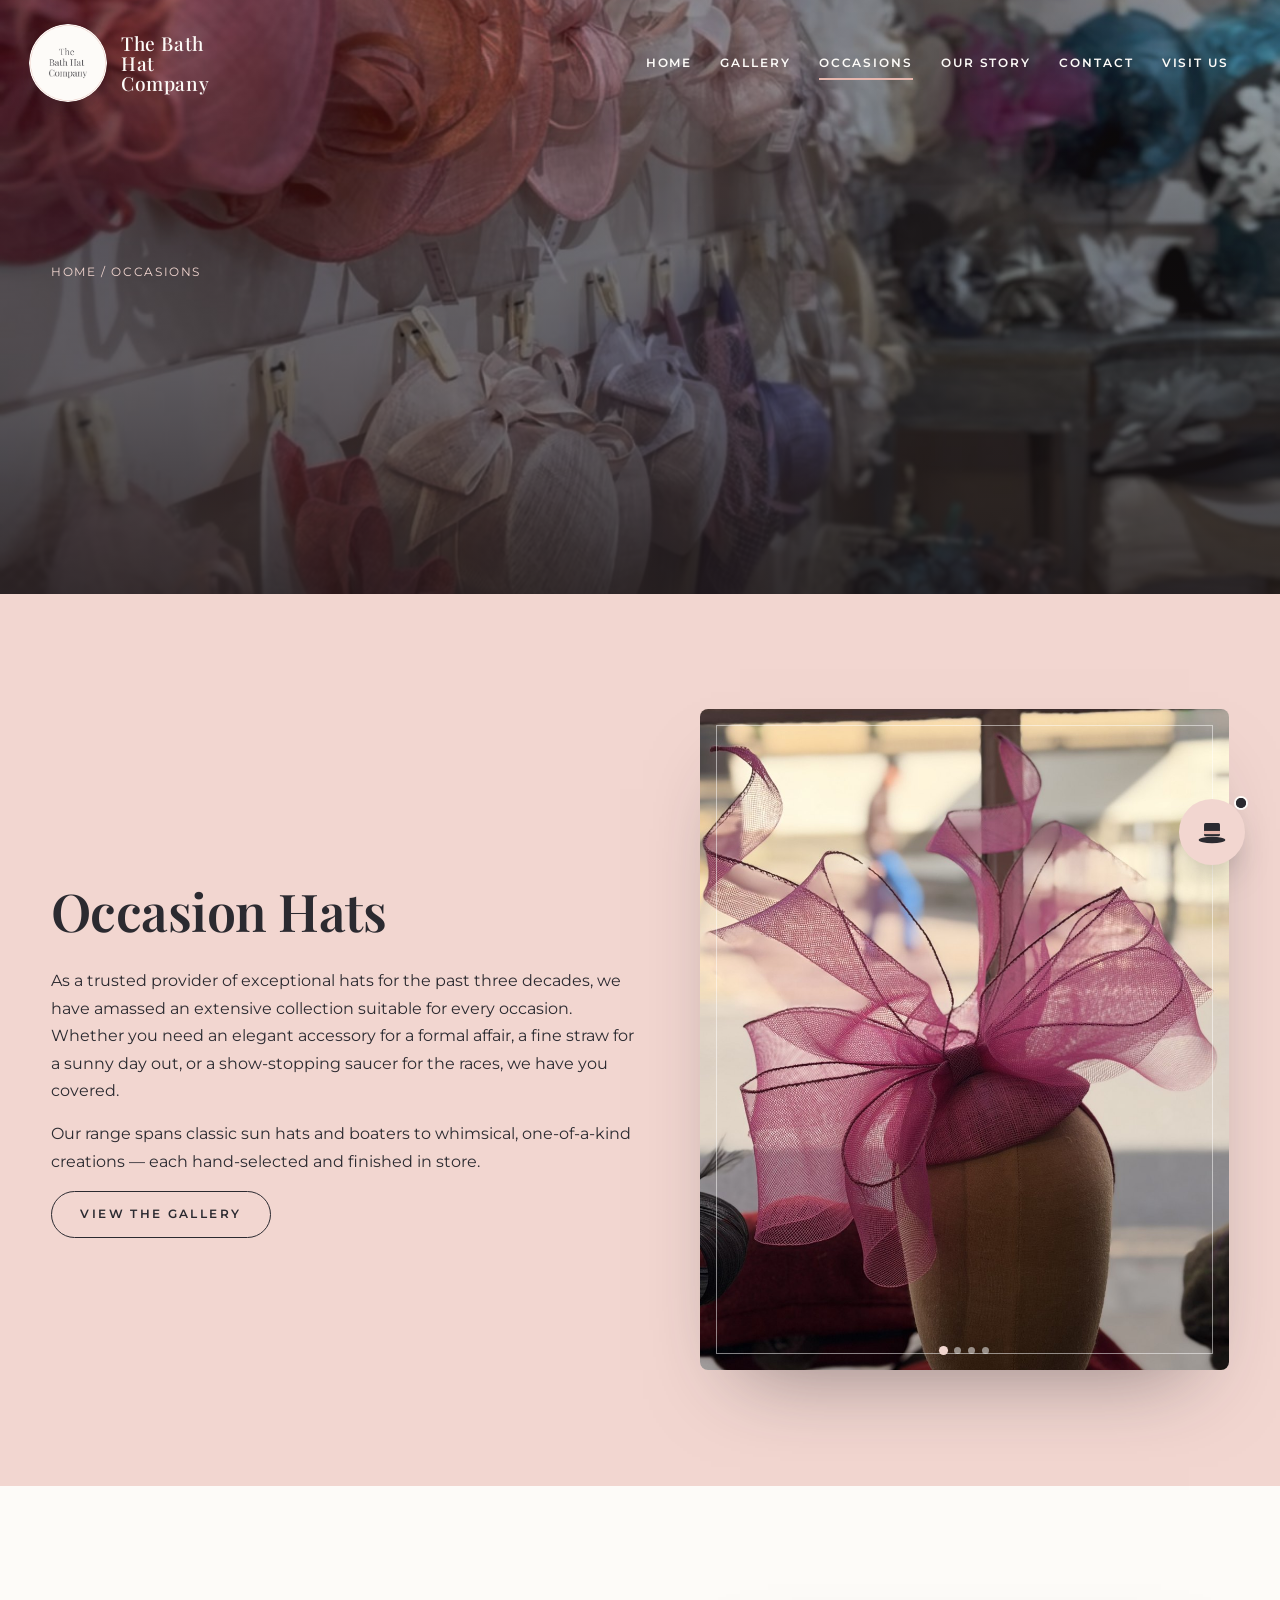
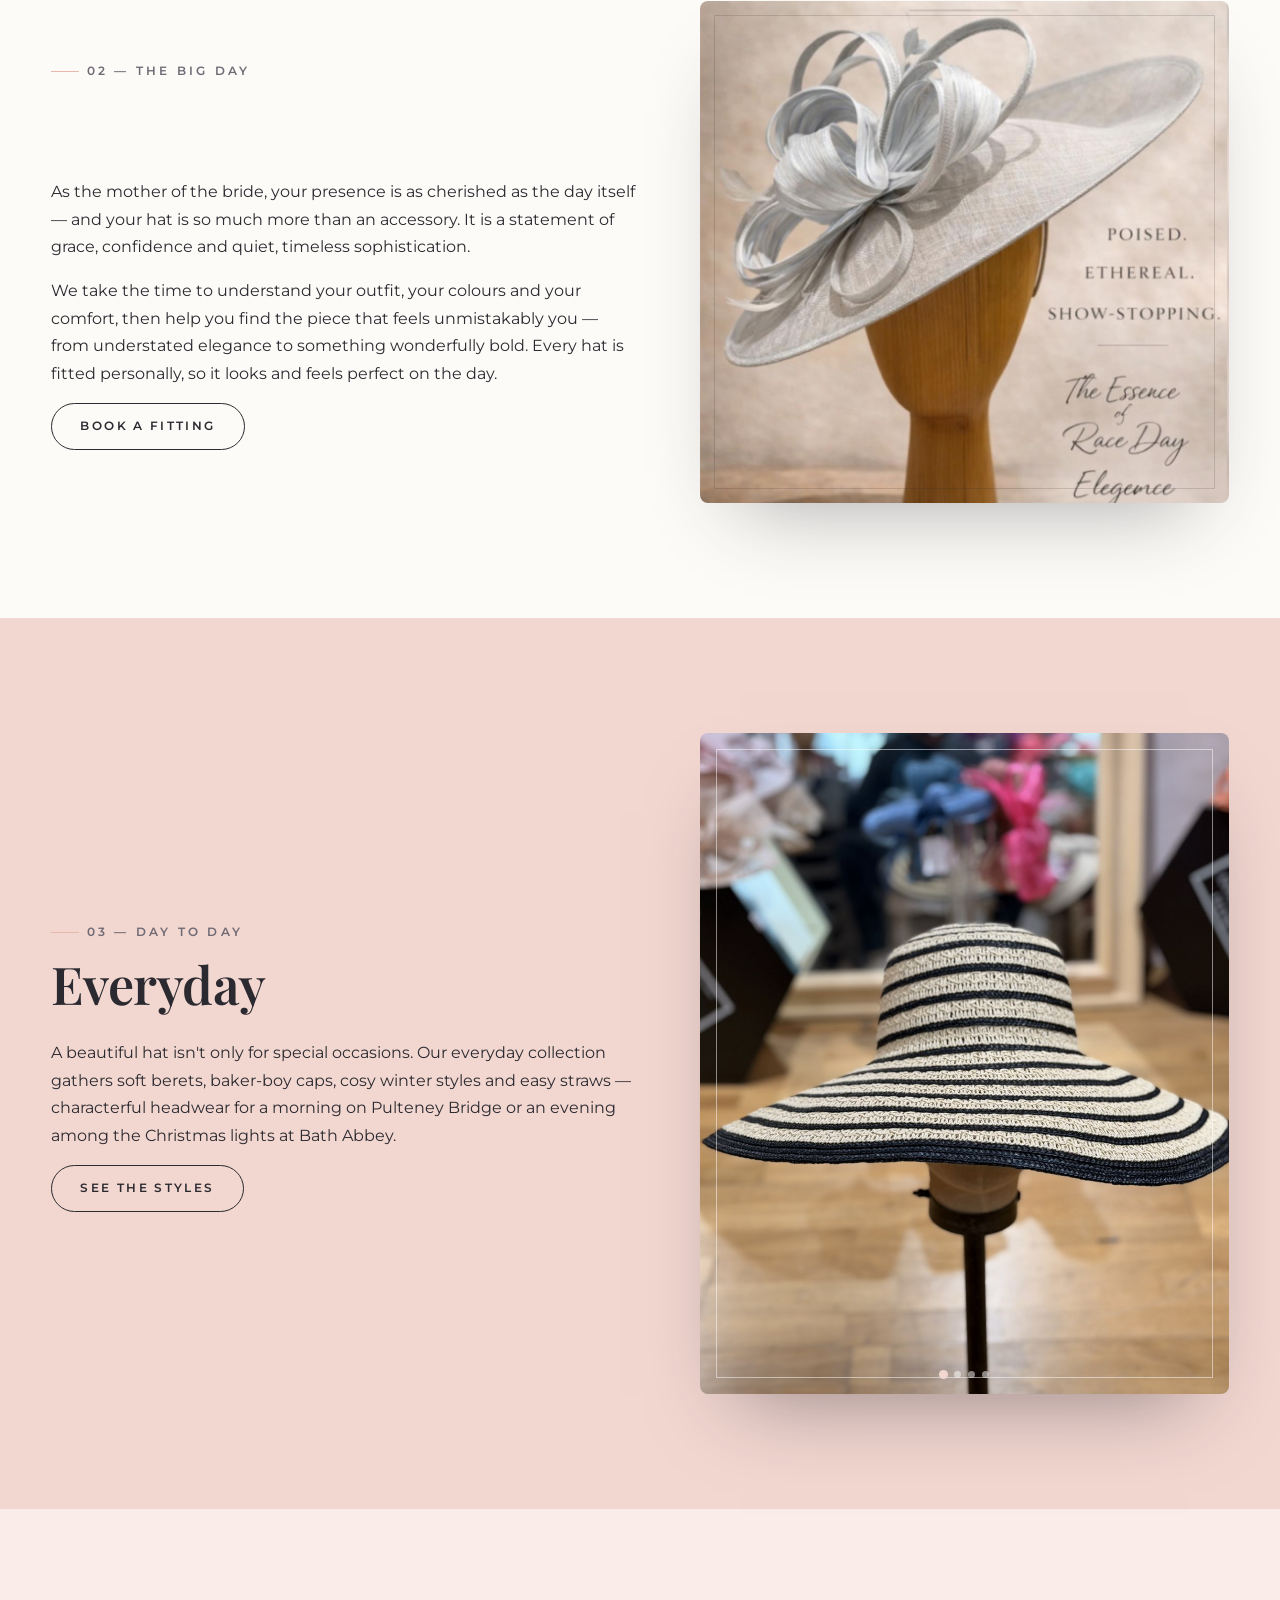
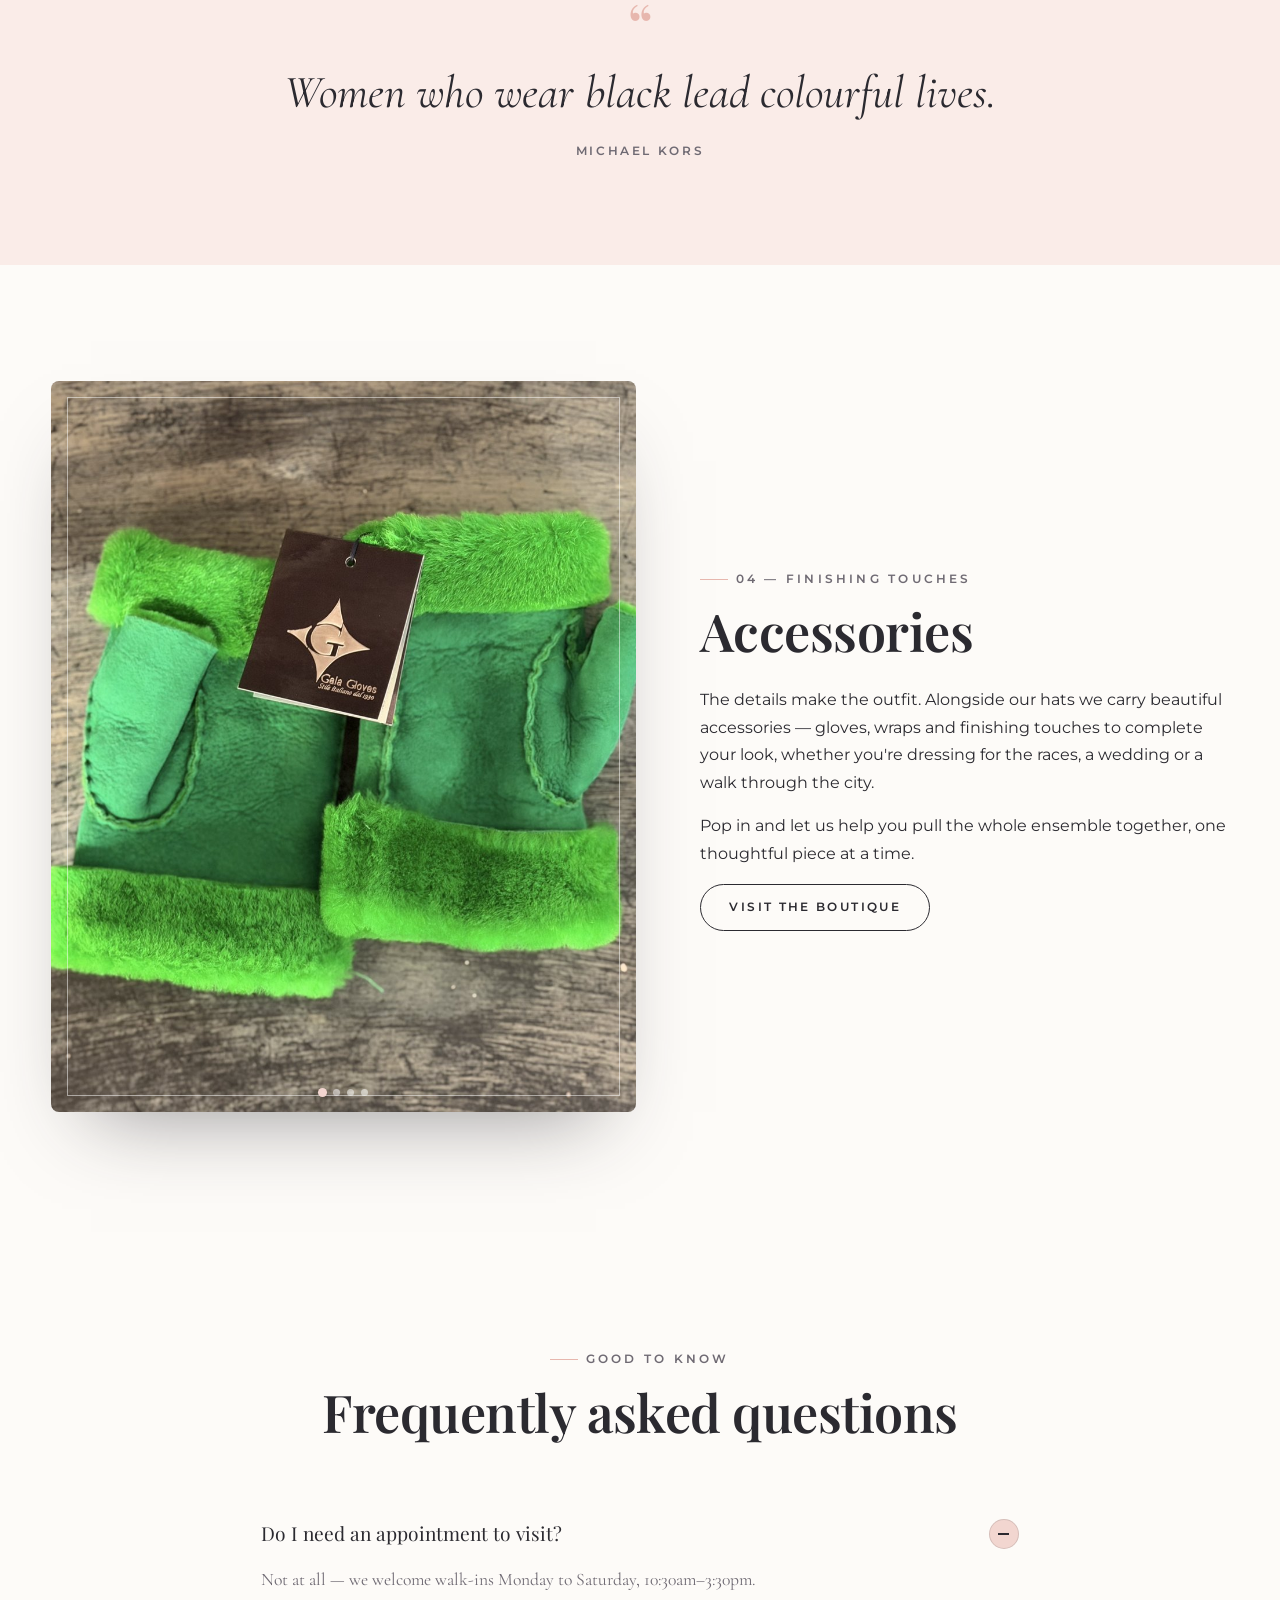
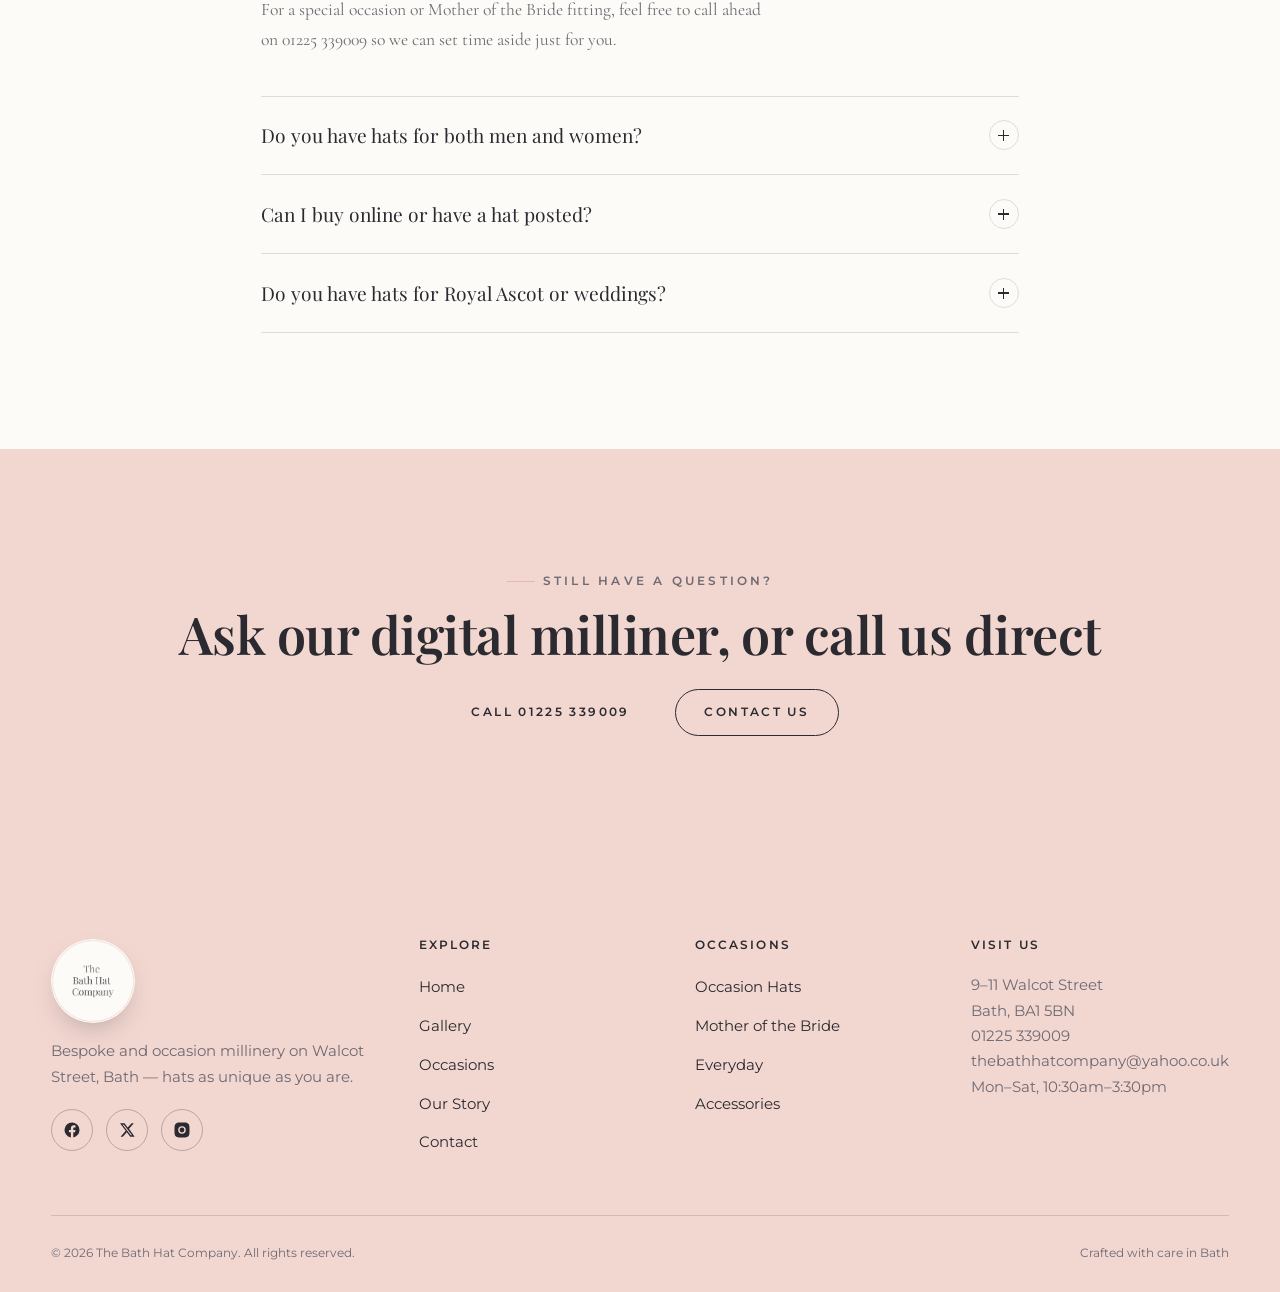
==== occasions.html @ 08c927a3 "The Bath Hat Company website — pink & off-white premium build Static site: home, gallery, occasions," ====
<!DOCTYPE html>
<html lang="en-GB">
<head>
<meta charset="UTF-8" />
<meta name="viewport" content="width=device-width, initial-scale=1.0" />
<title>Occasions | The Bath Hat Company</title>
<meta name="description" content="Occasion hats, Mother of the Bride millinery, everyday styles and accessories — The Bath Hat Company, Walcot Street, Bath." />
<link rel="canonical" href="https://www.thebathhatcompany.com/occasions/" />
<link rel="icon" href="assets/images/logo-badge.png" />
<link rel="preconnect" href="https://fonts.googleapis.com" />
<link rel="preconnect" href="https://fonts.gstatic.com" crossorigin />
<link href="https://fonts.googleapis.com/css2?family=Playfair+Display:ital,wght@0,400;0,500;0,600;1,400;1,500;1,600&family=Cormorant+Garamond:ital,wght@0,400;0,500;1,400;1,500&family=Montserrat:wght@300;400;500;600;700&display=swap" rel="stylesheet" />
<link rel="stylesheet" href="css/style.css" />
<link rel="stylesheet" href="css/animations.css" />
</head>
<body>
<a href="#main" class="skip-link">Skip to content</a>
<div id="scroll-progress"></div>

<header class="site-header">
  <div class="container">
    <a href="index.html" class="brand" aria-label="The Bath Hat Company — home"><img src="assets/images/logo-badge.png" alt="The Bath Hat Company" /><span class="brand-word">The Bath Hat Company</span></a>
    <nav class="nav-links" id="nav-links">
      <a href="index.html">Home</a>
      <a href="gallery.html">Gallery</a>
      <a href="occasions.html">Occasions</a>
      <a href="our-story.html">Our Story</a>
      <a href="contact.html#get-in-touch">Contact</a>
      <a href="contact.html">Visit Us</a>
    </nav>
    <button class="nav-toggle" aria-label="Toggle menu" aria-expanded="false"><span></span><span></span><span></span></button>
  </div>
</header>

<main id="main">

  <section class="page-hero">
    <img src="assets/images/occasions-hero.jpg" alt="A wall of pink and blush occasion hats inside The Bath Hat Company" loading="eager" />
    <div class="page-hero-content">
      <div class="breadcrumb"><a href="index.html">Home</a> / Occasions</div>
      <h1 data-reveal="up">Occasions</h1>
      <p class="lede" data-reveal="up" style="--stagger:1;max-width:56ch;color:rgba(253,251,248,.9)">Three decades of dressing heads for every event on Bath's social calendar — from the races to the aisle, and every day in between.</p>
    </div>
  </section>

  <!-- OCCASION HATS -->
  <section class="section section-pink" id="occasion-hats">
    <div class="container split">
      <div>
        <span class="eyebrow" data-reveal="up">01 — For every event</span>
        <h2 data-reveal="up" style="--stagger:1">Occasion Hats</h2>
        <p data-reveal="up" style="--stagger:2">As a trusted provider of exceptional hats for the past three decades, we have amassed an extensive collection suitable for every occasion. Whether you need an elegant accessory for a formal affair, a fine straw for a sunny day out, or a show-stopping saucer for the races, we have you covered.</p>
        <p data-reveal="up" style="--stagger:3">Our range spans classic sun hats and boaters to whimsical, one-of-a-kind creations — each hand-selected and finished in store.</p>
        <div data-reveal="up" style="--stagger:4"><a href="gallery.html" class="btn">View the Gallery</a></div>
      </div>
      <div class="slideshow" data-interval="3200" data-reveal="scale">
        <img src="assets/images/occ-hat-1.jpg" alt="Pink occasion fascinator by the window" />
        <img src="assets/images/occ-hat-2.jpg" alt="Silver-grey occasion hat with a sculptural bow" />
        <img src="assets/images/occ-hat-3.jpg" alt="Emerald green occasion hat with feathers" />
        <img src="assets/images/occ-hat-4.jpg" alt="Navy and ivory feather fascinator" />
        <div class="dots"><i></i><i></i><i></i><i></i></div>
        <div class="frame" aria-hidden="true"></div>
      </div>
    </div>
  </section>

  <!-- MOTHER OF THE BRIDE (video) -->
  <section class="section" id="mother-of-the-bride">
    <div class="container split reverse">
      <div class="split-media fit-video" data-reveal="scale">
        <video autoplay muted loop playsinline poster="assets/images/maeve-collection.jpg" aria-hidden="true">
          <source src="assets/video/occasions.mp4" type="video/mp4" />
        </video>
        <div class="frame" aria-hidden="true"></div>
      </div>
      <div>
        <span class="eyebrow" data-reveal="up">02 — The big day</span>
        <h2 data-reveal="up" style="--stagger:1">Mother of the Bride</h2>
        <p data-reveal="up" style="--stagger:2">As the mother of the bride, your presence is as cherished as the day itself — and your hat is so much more than an accessory. It is a statement of grace, confidence and quiet, timeless sophistication.</p>
        <p data-reveal="up" style="--stagger:3">We take the time to understand your outfit, your colours and your comfort, then help you find the piece that feels unmistakably you — from understated elegance to something wonderfully bold. Every hat is fitted personally, so it looks and feels perfect on the day.</p>
        <div data-reveal="up" style="--stagger:4"><a href="contact.html" class="btn">Book a Fitting</a></div>
      </div>
    </div>
  </section>

  <!-- EVERYDAY -->
  <section class="section section-pink" id="everyday">
    <div class="container split">
      <div>
        <span class="eyebrow" data-reveal="up">03 — Day to day</span>
        <h2 data-reveal="up" style="--stagger:1">Everyday</h2>
        <p data-reveal="up" style="--stagger:2">A beautiful hat isn't only for special occasions. Our everyday collection gathers soft berets, baker-boy caps, cosy winter styles and easy straws — characterful headwear for a morning on Pulteney Bridge or an evening among the Christmas lights at Bath Abbey.</p>
        <div data-reveal="up" style="--stagger:3"><a href="gallery.html" class="btn">See the Styles</a></div>
      </div>
      <div class="slideshow" data-interval="3000" data-reveal="scale">
        <img src="assets/images/everyday-1.jpg" alt="Everyday hat in store" />
        <img src="assets/images/everyday-2.jpg" alt="Soft everyday cap" />
        <img src="assets/images/everyday-3.jpg" alt="Casual brimmed hat" />
        <img src="assets/images/everyday-4.jpg" alt="Colourful tweed cap" />
        <div class="dots"><i></i><i></i><i></i><i></i></div>
        <div class="frame" aria-hidden="true"></div>
      </div>
    </div>
  </section>

  <!-- QUOTE (Michael Kors) -->
  <section class="quote-band wash">
    <blockquote data-reveal="up">
      <span class="mark" aria-hidden="true">&ldquo;</span>
      <p>Women who wear black lead colourful lives.</p>
      <cite>Michael Kors</cite>
    </blockquote>
  </section>

  <!-- ACCESSORIES -->
  <section class="section" id="accessories">
    <div class="container split reverse">
      <div class="slideshow" data-interval="3400" data-reveal="scale">
        <img src="assets/images/acc-1.jpg" alt="Fashion accessories" />
        <img src="assets/images/acc-2.jpg" alt="Leather gloves" />
        <img src="assets/images/acc-3.jpg" alt="Coloured accessories" />
        <img src="assets/images/acc-4.jpg" alt="Finishing-touch accessories" />
        <div class="dots"><i></i><i></i><i></i><i></i></div>
        <div class="frame" aria-hidden="true"></div>
      </div>
      <div>
        <span class="eyebrow" data-reveal="up">04 — Finishing touches</span>
        <h2 data-reveal="up" style="--stagger:1">Accessories</h2>
        <p data-reveal="up" style="--stagger:2">The details make the outfit. Alongside our hats we carry beautiful accessories — gloves, wraps and finishing touches to complete your look, whether you're dressing for the races, a wedding or a walk through the city.</p>
        <p data-reveal="up" style="--stagger:3">Pop in and let us help you pull the whole ensemble together, one thoughtful piece at a time.</p>
        <div data-reveal="up" style="--stagger:4"><a href="contact.html" class="btn">Visit the Boutique</a></div>
      </div>
    </div>
  </section>

  <!-- FAQ -->
  <section class="section">
    <div class="container" style="max-width:860px">
      <div class="section-head center">
        <span class="eyebrow center" data-reveal="up">Good to know</span>
        <h2 data-reveal="up" style="--stagger:1">Frequently asked questions</h2>
      </div>
      <div data-reveal="up">
        <details class="faq-item" open><summary>Do I need an appointment to visit?<span class="icon" aria-hidden="true"></span></summary><p class="faq-a">Not at all — we welcome walk-ins Monday to Saturday, 10:30am&ndash;3:30pm. For a special occasion or Mother of the Bride fitting, feel free to call ahead on 01225 339009 so we can set time aside just for you.</p></details>
        <details class="faq-item"><summary>Do you have hats for both men and women?<span class="icon" aria-hidden="true"></span></summary><p class="faq-a">Yes — our range spans occasion millinery, Mother of the Bride pieces, everyday styles and accessories for all.</p></details>
        <details class="faq-item"><summary>Can I buy online or have a hat posted?<span class="icon" aria-hidden="true"></span></summary><p class="faq-a">We're a proudly in-person boutique — every hat is fitted and finished with you in the room. Call us on 01225 339009 to check what's currently in stock before you visit.</p></details>
        <details class="faq-item"><summary>Do you have hats for Royal Ascot or weddings?<span class="icon" aria-hidden="true"></span></summary><p class="faq-a">Absolutely — race days and weddings are two of our specialities, including our statement MAEVE millinery collection. See our <a href="gallery.html">gallery</a> for inspiration.</p></details>
      </div>
    </div>
  </section>

  <section class="section section-pink">
    <div class="container text-center">
      <span class="eyebrow center" data-reveal="up">Still have a question?</span>
      <h2 class="mt-0" data-reveal="up" style="--stagger:1">Ask our digital milliner, or call us direct</h2>
      <div class="hero-actions" style="justify-content:center" data-reveal="up" data-stagger-index="2">
        <a href="tel:01225339009" class="btn btn-pink">Call 01225 339009</a>
        <a href="contact.html#get-in-touch" class="btn">Contact Us</a>
      </div>
    </div>
  </section>

</main>

<footer class="site-footer">
  <div class="container">
    <div class="footer-grid">
      <div class="footer-brand">
        <img src="assets/images/logo-badge.png" alt="The Bath Hat Company" />
        <p>Bespoke and occasion millinery on Walcot Street, Bath — hats as unique as you are.</p>
        <div class="social-row">
          <a href="https://www.facebook.com/thebathhatcompany" target="_blank" rel="noopener" aria-label="Facebook"><svg width="18" height="18" viewBox="0 0 24 24" fill="currentColor"><path d="M22 12a10 10 0 1 0-11.5 9.9v-7H7.9V12h2.6V9.8c0-2.6 1.5-4 3.9-4 1.1 0 2.3.2 2.3.2v2.5h-1.3c-1.3 0-1.7.8-1.7 1.6V12h2.9l-.5 2.9h-2.4v7A10 10 0 0 0 22 12Z"/></svg></a>
          <a href="https://twitter.com/bathshopping" target="_blank" rel="noopener" aria-label="X (Twitter)"><svg width="16" height="16" viewBox="0 0 24 24" fill="currentColor"><path d="M18.9 2h3.3l-7.2 8.2L23.5 22h-6.6l-5.2-6.8L5.7 22H2.4l7.7-8.8L1.5 2h6.8l4.7 6.2L18.9 2Zm-1.2 18h1.8L7.4 4h-2l12.3 16Z"/></svg></a>
          <a href="https://www.instagram.com/thebathhatcompany/" target="_blank" rel="noopener" aria-label="Instagram"><svg width="18" height="18" viewBox="0 0 24 24" fill="currentColor"><path d="M12 2c2.7 0 3.05.01 4.12.06 1.06.05 1.79.22 2.43.47.66.25 1.21.6 1.76 1.15.5.5.9 1.1 1.15 1.76.25.64.42 1.37.47 2.43.05 1.07.06 1.42.06 4.13s-.01 3.06-.06 4.13c-.05 1.06-.22 1.79-.47 2.43a4.9 4.9 0 0 1-1.15 1.76 4.9 4.9 0 0 1-1.76 1.15c-.64.25-1.37.42-2.43.47-1.07.05-1.42.06-4.12.06s-3.06-.01-4.13-.06c-1.06-.05-1.79-.22-2.43-.47a4.9 4.9 0 0 1-1.76-1.15 4.9 4.9 0 0 1-1.15-1.76c-.25-.64-.42-1.37-.47-2.43C2.01 15.06 2 14.7 2 12s.01-3.06.06-4.13c.05-1.06.22-1.79.47-2.43.25-.66.6-1.21 1.15-1.76A4.9 4.9 0 0 1 5.44 2.53c.64-.25 1.37-.42 2.43-.47C8.94 2.01 9.3 2 12 2Zm0 5a5 5 0 1 0 0 10 5 5 0 0 0 0-10Zm0 8.2a3.2 3.2 0 1 1 0-6.4 3.2 3.2 0 0 1 0 6.4Zm5.2-8.4a1.2 1.2 0 1 1-2.4 0 1.2 1.2 0 0 1 2.4 0Z"/></svg></a>
        </div>
      </div>
      <div><h4>Explore</h4><ul class="footer-links"><li><a href="index.html">Home</a></li><li><a href="gallery.html">Gallery</a></li><li><a href="occasions.html">Occasions</a></li><li><a href="our-story.html">Our Story</a></li><li><a href="contact.html#get-in-touch">Contact</a></li></ul></div>
      <div><h4>Occasions</h4><ul class="footer-links"><li><a href="occasions.html#occasion-hats">Occasion Hats</a></li><li><a href="occasions.html#mother-of-the-bride">Mother of the Bride</a></li><li><a href="occasions.html#everyday">Everyday</a></li><li><a href="occasions.html#accessories">Accessories</a></li></ul></div>
      <div><h4>Visit Us</h4><address>9&ndash;11 Walcot Street<br />Bath, BA1 5BN<br /><a href="tel:01225339009">01225 339009</a><br /><a href="mailto:thebathhatcompany@yahoo.co.uk">thebathhatcompany@yahoo.co.uk</a><br />Mon&ndash;Sat, 10:30am&ndash;3:30pm</address></div>
    </div>
    <div class="footer-bottom"><span>&copy; <span data-year></span> The Bath Hat Company. All rights reserved.</span><span>Crafted with care in Bath</span></div>
  </div>
</footer>

<div id="hat-chat-launcher" role="button" tabindex="0" aria-label="Open Ask the Milliner chat" aria-expanded="false">
  <svg viewBox="0 0 64 64" xmlns="http://www.w3.org/2000/svg"><ellipse cx="32" cy="47" rx="25" ry="6" fill="#2b2a30"/><rect x="17" y="15" width="30" height="25" rx="3" fill="#2b2a30"/><rect x="17" y="30" width="30" height="6" fill="#E7B7AE"/></svg>
  <span class="ping" aria-hidden="true"></span>
</div>
<div id="hat-chat-panel" role="dialog" aria-modal="false" aria-label="Ask the Milliner chat window">
  <div class="hat-chat-head">
    <div class="hat-avatar"><svg viewBox="0 0 64 64" xmlns="http://www.w3.org/2000/svg"><ellipse cx="32" cy="47" rx="25" ry="6" fill="#2b2a30"/><rect x="17" y="15" width="30" height="25" rx="3" fill="#2b2a30"/><rect x="17" y="30" width="30" height="6" fill="#E7B7AE"/></svg></div>
    <div><strong>Ask the Milliner</strong><span>Usually replies instantly</span></div>
    <button class="hat-chat-close" aria-label="Close chat">✕</button>
  </div>
  <div class="hat-chat-body"></div>
  <div class="hat-chat-suggestions"></div>
  <form class="hat-chat-form"><input type="text" placeholder="Ask about hats, hours, fittings…" aria-label="Type your message" autocomplete="off" /><button type="submit" aria-label="Send message"><svg viewBox="0 0 24 24" fill="none" stroke="currentColor" stroke-width="2"><path d="M22 2 11 13"/><path d="M22 2 15 22l-4-9-9-4 20-7Z"/></svg></button></form>
</div>

<script src="js/main.js"></script>
<script src="js/chatbot.js"></script>
</body>
</html>
---- css/style.css ----
/* ==========================================================================
   The Bath Hat Company — Design System (v2)
   Palette: Pink #F2D6D0 + Warm off-white #FDFBF8 only.
   Charcoal ink is reserved strictly for legible text / fine lines.
   Headings: Playfair Display · Body: Montserrat · Accents: Cormorant Garamond
   ========================================================================== */

:root {
  --pink: #F2D6D0;
  --pink-deep: #E7B7AE;      /* deeper dusty rose, same hue family, for accents */
  --pink-wash: #FAECE8;      /* faint pink tint */
  --offwhite: #FDFBF8;
  --cream: #FDFBF8;
  --paper: #FDFBF8;

  /* Neutral cool charcoal — deliberately NOT brown */
  --ink: #2b2a30;
  --ink-soft: #6f6a73;
  --line: rgba(43, 42, 48, 0.14);
  --line-soft: rgba(43, 42, 48, 0.08);
  --shadow-color: 43, 42, 48;

  --font-display: "Playfair Display", "Times New Roman", serif;
  --font-body: "Montserrat", -apple-system, BlinkMacSystemFont, sans-serif;
  --font-accent: "Cormorant Garamond", Georgia, serif;

  --ease: cubic-bezier(0.4, 0, 0.2, 1);
  --ease-out: cubic-bezier(0.16, 1, 0.3, 1);

  --container: 1280px;
  --gutter: clamp(1.25rem, 4vw, 3.4rem);
  --header-h: 96px;
}

* , *::before, *::after { box-sizing: border-box; }
html { scroll-behavior: smooth; }
body {
  margin: 0;
  font-family: var(--font-body);
  color: var(--ink);
  background: var(--offwhite);
  font-weight: 400;
  line-height: 1.72;
  -webkit-font-smoothing: antialiased;
  overflow-x: hidden;
}
img { max-width: 100%; display: block; }
a { color: inherit; text-decoration: none; }
ul { margin: 0; padding: 0; list-style: none; }
button { font-family: inherit; cursor: pointer; background: none; border: none; color: inherit; }
input, textarea, select { font-family: inherit; font-size: inherit; }
h1, h2, h3, h4 {
  font-family: var(--font-display);
  font-weight: 600;
  line-height: 1.12;
  margin: 0 0 0.5em;
  letter-spacing: -0.01em;
  color: var(--ink);
}
p { margin: 0 0 1em; }

.container {
  width: 100%;
  max-width: var(--container);
  margin: 0 auto;
  padding: 0 var(--gutter);
}

a:focus-visible, button:focus-visible, input:focus-visible, textarea:focus-visible {
  outline: 3px solid var(--ink);
  outline-offset: 3px;
  border-radius: 2px;
}
::selection { background: var(--pink); color: var(--ink); }

/* ---------- Typography helpers ---------- */
.eyebrow {
  display: inline-flex;
  align-items: center;
  gap: 0.7em;
  font-family: var(--font-body);
  font-weight: 600;
  font-size: 0.72rem;
  letter-spacing: 0.28em;
  text-transform: uppercase;
  color: var(--ink-soft);
  margin-bottom: 1.1em;
}
.eyebrow::before {
  content: "";
  width: 2.4em;
  height: 1px;
  background: var(--pink-deep);
}
.eyebrow.center { justify-content: center; }

h1 { font-size: clamp(2.7rem, 6.5vw, 5.4rem); font-weight: 500; }
h2 { font-size: clamp(2rem, 4.4vw, 3.25rem); }
h3 { font-size: clamp(1.35rem, 2.2vw, 1.75rem); }
.lede {
  font-family: var(--font-accent);
  font-size: clamp(1.25rem, 2vw, 1.6rem);
  line-height: 1.5;
  color: var(--ink-soft);
  font-weight: 400;
}
.section-head { max-width: 720px; margin: 0 0 3.4rem; }
.section-head.center { margin-inline: auto; text-align: center; }

/* ---------- Buttons (no dark fills — strictly pink / outline) ---------- */
.btn {
  position: relative;
  display: inline-flex;
  align-items: center;
  gap: 0.7em;
  padding: 1.05em 2.4em;
  font-family: var(--font-body);
  font-size: 0.74rem;
  font-weight: 600;
  letter-spacing: 0.2em;
  text-transform: uppercase;
  border-radius: 100px;
  border: 1.5px solid var(--ink);
  color: var(--ink);
  background: transparent;
  overflow: hidden;
  isolation: isolate;
  transition: color 320ms var(--ease), border-color 320ms var(--ease),
    transform 320ms var(--ease), box-shadow 320ms var(--ease);
  will-change: transform;
}
.btn::before {
  content: "";
  position: absolute;
  inset: 0;
  background: var(--pink);
  transform: scaleX(0);
  transform-origin: left;
  transition: transform 420ms var(--ease-out);
  z-index: -1;
}
.btn:hover, .btn:focus-visible {
  transform: translateY(-2px);
  box-shadow: 0 16px 30px -18px rgba(var(--shadow-color), 0.4);
}
.btn:hover::before, .btn:focus-visible::before { transform: scaleX(1); }
.btn:active { transform: translateY(0); }

/* Filled pink pill (primary) */
.btn-pink {
  background: var(--pink);
  border-color: var(--pink);
  color: var(--ink);
}
.btn-pink::before { background: var(--pink-deep); }

/* Light variant over the hero video */
.btn-light {
  border-color: rgba(255, 255, 255, 0.7);
  color: var(--offwhite);
}
.btn-light::before { background: var(--pink); }
.btn-light:hover, .btn-light:focus-visible { color: var(--ink); border-color: var(--pink); }

.btn-block { width: 100%; justify-content: center; }

/* ==========================================================================
   Header
   ========================================================================== */
.site-header {
  position: fixed;
  inset: 0 0 auto 0;
  z-index: 500;
  padding: 1.5rem 0;
  transition: background-color 460ms var(--ease), padding 460ms var(--ease),
    box-shadow 460ms var(--ease), transform 460ms var(--ease);
}
.site-header .container {
  max-width: 1400px;
  display: flex;
  align-items: center;
  justify-content: space-between;
  gap: 2rem;
  padding-left: clamp(1rem, 2.5vw, 1.8rem);
}
.site-header.is-scrolled {
  background: rgba(253, 251, 248, 0.9);
  backdrop-filter: blur(16px) saturate(150%);
  -webkit-backdrop-filter: blur(16px) saturate(150%);
  box-shadow: 0 10px 40px -24px rgba(var(--shadow-color), 0.4);
  padding: 0.65rem 0;
}
.site-header.nav-hidden { transform: translateY(-115%); }

/* Logo badge lockup */
.brand {
  display: inline-flex;
  align-items: center;
  gap: 0.9rem;
}
.brand img {
  width: 78px;
  height: 78px;
  border-radius: 50%;
  transition: width 460ms var(--ease), height 460ms var(--ease), box-shadow 320ms var(--ease);
  box-shadow: 0 12px 28px -14px rgba(var(--shadow-color), 0.5);
}
.site-header.is-scrolled .brand img { width: 60px; height: 60px; }
.brand-word {
  display: block;
  font-family: var(--font-display);
  font-weight: 500;
  font-size: clamp(1.05rem, 1.5vw, 1.35rem);
  letter-spacing: 0.03em;
  color: var(--offwhite);
  line-height: 1.05;
  max-width: 8ch;
  transition: color 460ms var(--ease);
}
.site-header.is-scrolled .brand-word { color: var(--ink); }
@media (max-width: 640px) { .brand-word { display: none; } }

.nav-links {
  display: flex;
  align-items: center;
  gap: clamp(1.1rem, 2.2vw, 2.4rem);
}
.nav-links > a {
  position: relative;
  font-size: 0.74rem;
  font-weight: 600;
  letter-spacing: 0.16em;
  text-transform: uppercase;
  color: var(--offwhite);
  padding: 0.4em 0;
  transition: color 460ms var(--ease), opacity 300ms var(--ease);
}
.site-header.is-scrolled .nav-links > a { color: var(--ink); }
.nav-links > a::after {
  content: "";
  position: absolute;
  left: 0; right: 100%;
  bottom: -2px;
  height: 1.5px;
  background: var(--pink-deep);
  transition: right 300ms var(--ease-out);
}
.nav-links > a:hover::after, .nav-links > a.active::after { right: 0; }

.nav-cta { color: var(--ink) !important; }
.nav-cta::after { display: none; }

.nav-toggle {
  display: none;
  flex-direction: column;
  gap: 5px;
  width: 30px;
  z-index: 620;
}
.nav-toggle span {
  height: 2px;
  background: var(--offwhite);
  transition: transform 300ms var(--ease), opacity 300ms var(--ease), background-color 300ms var(--ease);
}
.site-header.is-scrolled .nav-toggle span { background: var(--ink); }
.nav-toggle.is-open span:nth-child(1) { transform: translateY(7px) rotate(45deg); }
.nav-toggle.is-open span:nth-child(2) { opacity: 0; }
.nav-toggle.is-open span:nth-child(3) { transform: translateY(-7px) rotate(-45deg); }
body.menu-open .nav-toggle span { background: var(--ink); }

@media (max-width: 900px) {
  .nav-links {
    position: fixed;
    inset: 0;
    flex-direction: column;
    justify-content: center;
    gap: 1.6rem;
    background: var(--pink-wash);
    transform: translateX(100%);
    transition: transform 480ms var(--ease-out);
    z-index: 600;
  }
  body.menu-open .nav-links { transform: translateX(0); }
  .nav-links > a { color: var(--ink) !important; font-size: 1.5rem; letter-spacing: 0.08em; }
  .nav-toggle { display: flex; }
  .nav-cta { margin-top: 0.6rem; }
}

/* ==========================================================================
   Hero
   ========================================================================== */
.hero {
  position: relative;
  min-height: 100svh;
  display: flex;
  align-items: center;              /* content raised to vertical centre */
  overflow: hidden;
  background: var(--ink);
}
.hero-media { position: absolute; inset: 0; z-index: 0; }
.hero-media video, .hero-media img {
  width: 100%; height: 100%;
  object-fit: cover;
  object-position: center 40%;
}
.hero-media::after {
  content: "";
  position: absolute; inset: 0;
  background:
    linear-gradient(180deg, rgba(30,24,26,0.5) 0%, rgba(30,24,26,0.28) 34%, rgba(30,24,26,0.5) 100%);
}
.hero-content {
  position: relative;
  z-index: 2;
  width: 100%;
  padding: calc(var(--header-h) + 2rem) var(--gutter) 3rem;
  color: var(--offwhite);
  max-width: 1400px;
  margin: 0 auto;
}
.hero-content .eyebrow { color: rgba(253,251,248,0.86); }
.hero-content .eyebrow::before { background: var(--pink); }
.hero-content h1 { color: var(--offwhite); max-width: 15ch; margin-bottom: 0.4em; }
.hero-content h1 em { font-style: italic; font-family: var(--font-accent); font-weight: 500; }
.hero-content .lede { color: rgba(253,251,248,0.9); max-width: 44ch; margin-bottom: 2.4rem; }
.hero-actions { display: flex; flex-wrap: wrap; gap: 1rem; }

/* ==========================================================================
   Sections
   ========================================================================== */
.section { padding: clamp(4.5rem, 9vw, 8.5rem) 0; position: relative; }
.section-pink { background: var(--pink); }
.section-wash { background: var(--pink-wash); }

.grid { display: grid; gap: clamp(1.5rem, 3vw, 2.6rem); }
.grid-2 { grid-template-columns: repeat(2, 1fr); }
.grid-3 { grid-template-columns: repeat(3, 1fr); }
.grid-4 { grid-template-columns: repeat(4, 1fr); }
@media (max-width: 980px) { .grid-3, .grid-4 { grid-template-columns: repeat(2, 1fr); } }
@media (max-width: 600px) { .grid-2, .grid-3, .grid-4 { grid-template-columns: 1fr; } }

.split {
  display: grid;
  grid-template-columns: 1.05fr 0.95fr;
  gap: clamp(2rem, 5vw, 5.5rem);
  align-items: center;
}
.split.reverse .split-media { order: 2; }
@media (max-width: 900px) {
  .split { grid-template-columns: 1fr; }
  .split.reverse .split-media { order: 0; }
}
.split-media {
  position: relative;
  border-radius: 8px;
  overflow: hidden;
  aspect-ratio: 4/5;
  box-shadow: 0 40px 80px -40px rgba(var(--shadow-color), 0.5);
}
.split-media > img, .split-media > video {
  width: 100%; height: 100%; object-fit: cover;
  transition: transform 1000ms var(--ease-out);
}
.split-media:hover > img { transform: scale(1.05); }
.split-media .frame {
  position: absolute; inset: 16px;
  border: 1px solid rgba(255,255,255,0.55);
  pointer-events: none; z-index: 2;
}

/* Image that must show in full (e.g. poster) */
.media-contain {
  background: var(--pink);
  aspect-ratio: auto;
}
.media-contain > img { object-fit: contain; }
.media-contain:hover > img { transform: none; }

/* Video framed so the full frame shows (no crop) on a white ground */
.fit-video {
  background: var(--offwhite);
  aspect-ratio: 1200 / 1138;   /* matches the source video exactly → no crop */
  box-shadow: 0 40px 80px -40px rgba(var(--shadow-color), 0.4);
}
.fit-video > video { object-fit: cover; }
.fit-video .frame { inset: 14px; border-color: rgba(43,42,48,0.16); }

/* ---------- Floating occasion cards ---------- */
.float-grid {
  display: grid;
  grid-template-columns: repeat(4, 1fr);
  gap: clamp(1.1rem, 2vw, 1.8rem);
}
@media (max-width: 900px) { .float-grid { grid-template-columns: repeat(2, 1fr); } }
@media (max-width: 520px) { .float-grid { grid-template-columns: 1fr; max-width: 340px; margin-inline: auto; } }

.float-card {
  position: relative;
  border-radius: 10px;
  overflow: hidden;
  aspect-ratio: 4/5;
  box-shadow: 0 26px 50px -30px rgba(var(--shadow-color), 0.5);
  animation: floaty 6s ease-in-out infinite;
  animation-delay: var(--float-delay, 0s);
  transition: transform 500ms var(--ease-out), box-shadow 500ms var(--ease-out);
}
.float-card:hover {
  transform: translateY(-10px) scale(1.015);
  box-shadow: 0 46px 70px -30px rgba(var(--shadow-color), 0.55);
  animation-play-state: paused;
}
.float-card img {
  width: 100%; height: 100%; object-fit: cover;
  transition: transform 800ms var(--ease-out);
}
.float-card:hover img { transform: scale(1.08); }
.float-card::after {
  content: "";
  position: absolute; inset: 0;
  background: linear-gradient(180deg, rgba(43,42,48,0) 48%, rgba(43,42,48,0.72) 100%);
}
.float-card .fc-label {
  position: absolute;
  left: 0; right: 0; bottom: 0;
  z-index: 2;
  padding: 1.3rem;
  color: var(--offwhite);
}
.float-card .fc-label small {
  display: block;
  font-size: 0.66rem;
  letter-spacing: 0.24em;
  text-transform: uppercase;
  color: var(--pink);
  margin-bottom: 0.4em;
}
.float-card .fc-label span {
  font-family: var(--font-display);
  font-size: 1.28rem;
}
@keyframes floaty {
  0%, 100% { transform: translateY(0); }
  50% { transform: translateY(-12px); }
}

/* ---------- Auto crossfade slideshow (occasion galleries) ---------- */
.slideshow {
  position: relative;
  border-radius: 8px;
  overflow: hidden;
  aspect-ratio: 4/5;
  box-shadow: 0 40px 80px -40px rgba(var(--shadow-color), 0.5);
}
.slideshow img {
  position: absolute; inset: 0;
  width: 100%; height: 100%; object-fit: cover;
  opacity: 0;
  transition: opacity 1400ms var(--ease), transform 7000ms linear;
  transform: scale(1.02);
}
.slideshow img.is-active { opacity: 1; transform: scale(1.09); }
.slideshow .frame {
  position: absolute; inset: 16px;
  border: 1px solid rgba(255,255,255,0.5);
  pointer-events: none; z-index: 3;
}
.slideshow .dots {
  position: absolute;
  left: 0; right: 0; bottom: 1rem;
  z-index: 4;
  display: flex; gap: 7px; justify-content: center;
}
.slideshow .dots i {
  width: 7px; height: 7px; border-radius: 50%;
  background: rgba(255,255,255,0.5);
  transition: background-color 400ms var(--ease), transform 400ms var(--ease);
}
.slideshow .dots i.on { background: var(--pink); transform: scale(1.3); }

/* ---------- Quote band ---------- */
.quote-band {
  padding: clamp(4rem, 8vw, 7rem) 0;
  background: var(--pink);
  text-align: center;
}
.quote-band.wash { background: var(--pink-wash); }
.quote-band blockquote {
  max-width: 900px;
  margin: 0 auto;
  padding: 0 var(--gutter);
}
.quote-band .mark {
  font-family: var(--font-display);
  font-size: 4rem;
  line-height: 0.4;
  color: var(--pink-deep);
  display: block;
  margin-bottom: 0.4em;
}
.quote-band p {
  font-family: var(--font-accent);
  font-style: italic;
  font-size: clamp(1.7rem, 3.6vw, 2.9rem);
  line-height: 1.3;
  color: var(--ink);
  margin-bottom: 0.8rem;
}
.quote-band cite {
  font-style: normal;
  font-family: var(--font-body);
  font-size: 0.74rem;
  font-weight: 600;
  letter-spacing: 0.22em;
  text-transform: uppercase;
  color: var(--ink-soft);
}

/* ---------- Stats ---------- */
.stats { display: grid; grid-template-columns: repeat(4, 1fr); gap: 2rem; text-align: center; }
@media (max-width: 700px) { .stats { grid-template-columns: repeat(2, 1fr); } }
.stat .figure { font-family: var(--font-display); font-size: clamp(2.4rem, 5vw, 3.4rem); color: var(--ink); }
.stat .label { font-size: 0.72rem; letter-spacing: 0.16em; text-transform: uppercase; color: var(--ink-soft); }

/* ---------- Reviews (scroll-through grid, all visible) ---------- */
.review-grid {
  display: grid;
  grid-template-columns: repeat(3, 1fr);
  gap: clamp(1.2rem, 2.4vw, 2rem);
  align-items: stretch;
}
@media (max-width: 900px) { .review-grid { grid-template-columns: repeat(2, 1fr); } }
@media (max-width: 600px) { .review-grid { grid-template-columns: 1fr; } }
.review-card {
  display: flex;
  flex-direction: column;
  height: 100%;
  background: var(--offwhite);
  border: 1px solid var(--line-soft);
  border-radius: 12px;
  padding: 2rem;
  box-shadow: 0 24px 50px -38px rgba(var(--shadow-color), 0.4);
  transition: transform 400ms var(--ease-out), box-shadow 400ms var(--ease-out);
}
.review-card cite { margin-top: auto; }
.section-pink .review-card, .section-wash .review-card { background: var(--offwhite); }
.review-card:hover { transform: translateY(-5px); box-shadow: 0 34px 60px -34px rgba(var(--shadow-color), 0.42); }
.review-card .stars { color: var(--pink-deep); letter-spacing: 0.2em; margin-bottom: 0.9rem; font-size: 0.9rem; }
.review-card p.quote { font-family: var(--font-accent); font-size: 1.24rem; font-style: italic; line-height: 1.5; margin-bottom: 1.1rem; }
.review-card cite { font-style: normal; font-weight: 600; font-size: 0.72rem; letter-spacing: 0.14em; text-transform: uppercase; color: var(--ink-soft); }

/* ---------- Tiles / process ---------- */
.tile {
  padding: 2.2rem;
  background: var(--offwhite);
  border-radius: 10px;
  border: 1px solid var(--line-soft);
  transition: transform 380ms var(--ease-out), box-shadow 380ms var(--ease-out);
}
.tile:hover { transform: translateY(-6px); box-shadow: 0 30px 54px -36px rgba(var(--shadow-color), 0.4); }
.tile .num {
  font-family: var(--font-display);
  font-size: 2.4rem;
  color: var(--pink-deep);
  margin-bottom: 0.2em;
}

/* ---------- Page hero (interior) ---------- */
.page-hero {
  position: relative;
  min-height: 66vh;
  display: flex;
  align-items: flex-end;
  overflow: hidden;
  background: var(--ink);
  padding-top: var(--header-h);
}
.page-hero > img {
  position: absolute; inset: 0;
  width: 100%; height: 100%; object-fit: cover;
}
.page-hero::after {
  content: "";
  position: absolute; inset: 0;
  background: linear-gradient(180deg, rgba(30,24,26,0.25) 0%, rgba(30,24,26,0.5) 60%, rgba(30,24,26,0.82) 100%);
}
.page-hero-content { position: relative; z-index: 2; width: 100%; max-width: 1400px; margin: 0 auto; padding: 0 var(--gutter) 3.6rem; color: var(--offwhite); }
.page-hero-content h1 { color: var(--offwhite); }
.page-hero-content .eyebrow { color: rgba(253,251,248,0.85); }
.page-hero-content .eyebrow::before { background: var(--pink); }
.breadcrumb { font-size: 0.72rem; letter-spacing: 0.14em; text-transform: uppercase; color: var(--pink); margin-bottom: 1rem; }
.breadcrumb a:hover { text-decoration: underline; }

/* ---------- Gallery masonry + lightbox ---------- */
.masonry { columns: 3 300px; column-gap: clamp(1rem, 2vw, 1.6rem); }
@media (max-width: 700px) { .masonry { columns: 2 180px; } }
.masonry-item {
  break-inside: avoid;
  margin-bottom: clamp(1rem, 2vw, 1.6rem);
  position: relative;
  border-radius: 10px;
  overflow: hidden;
  cursor: zoom-in;
  border: 6px solid var(--pink);
  box-shadow: 0 22px 44px -30px rgba(var(--shadow-color), 0.5);
  transition: transform 500ms var(--ease-out), box-shadow 500ms var(--ease-out), border-color 500ms var(--ease);
}
.masonry-item:hover {
  transform: translateY(-6px);
  border-color: var(--pink-deep);
  box-shadow: 0 36px 60px -30px rgba(var(--shadow-color), 0.5);
}
.masonry-item img { width: 100%; display: block; transition: transform 800ms var(--ease-out); }
.masonry-item:hover img { transform: scale(1.05); }
.masonry-item .overlay {
  position: absolute; inset: 0;
  background: linear-gradient(180deg, rgba(43,42,48,0) 55%, rgba(43,42,48,0.7) 100%);
  display: flex; align-items: flex-end; padding: 1.1rem;
  opacity: 0; transition: opacity 340ms var(--ease);
}
.masonry-item:hover .overlay { opacity: 1; }
.masonry-item .overlay span { color: var(--offwhite); font-size: 0.78rem; letter-spacing: 0.1em; text-transform: uppercase; font-weight: 600; }

/* ---------- Tidy aligned gallery grid ---------- */
.gallery-grid {
  display: grid;
  grid-template-columns: repeat(3, 1fr);
  gap: clamp(1rem, 2vw, 1.6rem);
  align-items: stretch;
}
@media (max-width: 900px) { .gallery-grid { grid-template-columns: repeat(2, 1fr); } }
@media (max-width: 560px) { .gallery-grid { grid-template-columns: 1fr; max-width: 380px; margin-inline: auto; } }

.g-tile {
  position: relative;
  border: 6px solid var(--pink);
  border-radius: 10px;
  overflow: hidden;
  aspect-ratio: 4/5;
  box-shadow: 0 22px 44px -30px rgba(var(--shadow-color), 0.5);
  transition: transform 500ms var(--ease-out), border-color 500ms var(--ease), box-shadow 500ms var(--ease-out);
  cursor: zoom-in;
}
.g-tile:hover { transform: translateY(-6px); border-color: var(--pink-deep); box-shadow: 0 36px 60px -30px rgba(var(--shadow-color), 0.5); }
.g-tile img { width: 100%; height: 100%; object-fit: cover; transition: transform 800ms var(--ease-out); }
.g-tile:hover img { transform: scale(1.05); }
.g-tile .overlay {
  position: absolute; inset: 0;
  background: linear-gradient(180deg, rgba(43,42,48,0) 55%, rgba(43,42,48,0.7) 100%);
  display: flex; align-items: flex-end; padding: 1.1rem;
  opacity: 0; transition: opacity 340ms var(--ease);
}
.g-tile:hover .overlay { opacity: 1; }
.g-tile .overlay span { color: var(--offwhite); font-size: 0.78rem; letter-spacing: 0.1em; text-transform: uppercase; font-weight: 600; }

/* Dog tile: image on top, bold quote filling the space beneath */
.g-dog {
  aspect-ratio: 4/5;
  border: 6px solid var(--pink);
  border-radius: 10px;
  overflow: hidden;
  display: flex;
  flex-direction: column;
  background: var(--pink);
  box-shadow: 0 22px 44px -30px rgba(var(--shadow-color), 0.5);
  cursor: default;
}
.g-dog .g-dog-img { flex: 1 1 auto; overflow: hidden; }
.g-dog .g-dog-img img { width: 100%; height: 100%; object-fit: cover; }
.g-dog figcaption {
  flex: 0 0 auto;
  padding: 1.1rem 1rem 1.2rem;
  text-align: center;
  font-family: var(--font-accent);
  font-style: italic;
  font-weight: 700;
  font-size: clamp(1.25rem, 2vw, 1.55rem);
  line-height: 1.25;
  color: var(--ink);
}

.lightbox { position: fixed; inset: 0; z-index: 900; display: none; align-items: center; justify-content: center; padding: 4vh 4vw; }
.lightbox.is-open { display: flex; }
.lightbox-backdrop { position: absolute; inset: 0; background: rgba(30,24,26,0.92); backdrop-filter: blur(6px); opacity: 0; animation: fade-in 220ms var(--ease) forwards; }
.lightbox-figure { position: relative; max-width: 1100px; max-height: 88vh; z-index: 2; opacity: 0; transform: scale(0.95); animation: pop-in 320ms var(--ease-out) 60ms forwards; }
.lightbox-figure img { max-height: 84vh; width: auto; margin: 0 auto; border-radius: 4px; }
.lightbox-close, .lightbox-nav {
  position: absolute; color: var(--offwhite);
  width: 48px; height: 48px; display: flex; align-items: center; justify-content: center;
  border: 1px solid rgba(255,255,255,0.4); border-radius: 50%; z-index: 3;
  transition: background-color 220ms var(--ease), transform 220ms var(--ease);
}
.lightbox-close:hover, .lightbox-nav:hover { background: rgba(255,255,255,0.14); transform: scale(1.06); }
.lightbox-close { top: -1vh; right: 3vw; }
.lightbox-prev { left: -1vw; top: 50%; transform: translateY(-50%); }
.lightbox-next { right: -1vw; top: 50%; transform: translateY(-50%); }
@media (max-width: 900px) { .lightbox-close { top: 1vh; right: 1vw; } .lightbox-prev { left: 1vw; } .lightbox-next { right: 1vw; } }
@keyframes fade-in { to { opacity: 1; } }
@keyframes pop-in { to { opacity: 1; transform: scale(1); } }

/* ---------- Forms ---------- */
.field { position: relative; margin-bottom: 1.4rem; }
.field label {
  position: absolute; left: 1.1rem; top: 1.05rem;
  font-size: 0.95rem; color: var(--ink-soft); pointer-events: none;
  transition: transform 220ms var(--ease-out), font-size 220ms var(--ease-out), color 220ms var(--ease);
  transform-origin: left top; background: var(--offwhite); padding: 0 0.3em;
}
.field input, .field textarea {
  width: 100%; padding: 1.1rem 1.1rem 0.9rem;
  border: 1.5px solid var(--line); border-radius: 6px;
  background: var(--offwhite); color: var(--ink);
  transition: border-color 220ms var(--ease), box-shadow 220ms var(--ease);
}
.field textarea { min-height: 150px; resize: vertical; }
.field input:focus, .field textarea:focus {
  outline: none; border-color: var(--ink);
  box-shadow: 0 0 0 4px rgba(242,214,208,0.6);
}
.field input:focus + label, .field input:not(:placeholder-shown) + label,
.field textarea:focus + label, .field textarea:not(:placeholder-shown) + label {
  transform: translateY(-1.6rem) scale(0.82); color: var(--ink);
}
.field-row { display: grid; grid-template-columns: 1fr 1fr; gap: 0 1.4rem; }
@media (max-width: 560px) { .field-row { grid-template-columns: 1fr; } }
.form-note { font-size: 0.85rem; color: var(--ink-soft); }
.form-success { display: none; padding: 1.2rem 1.4rem; background: var(--pink); border-radius: 8px; margin-bottom: 1.4rem; font-weight: 500; }
.form-success.is-visible { display: block; }

/* scroll-margin so anchored form clears the fixed header */
[id] { scroll-margin-top: calc(var(--header-h) + 20px); }

/* ---------- FAQ ---------- */
.faq-item { border-bottom: 1px solid var(--line); padding: 1.4rem 0; }
.faq-item summary {
  cursor: pointer; list-style: none; display: flex; align-items: center; justify-content: space-between; gap: 1rem;
  font-family: var(--font-display); font-size: 1.2rem; color: var(--ink);
}
.faq-item summary::-webkit-details-marker { display: none; }
.faq-item summary .icon {
  flex-shrink: 0; width: 30px; height: 30px; border-radius: 50%;
  border: 1px solid var(--line); display: flex; align-items: center; justify-content: center; position: relative;
  transition: background-color 300ms var(--ease), transform 300ms var(--ease);
}
.faq-item summary .icon::before, .faq-item summary .icon::after { content: ""; position: absolute; background: var(--ink); transition: opacity 300ms var(--ease); }
.faq-item summary .icon::before { width: 11px; height: 1.5px; }
.faq-item summary .icon::after { width: 1.5px; height: 11px; }
.faq-item[open] summary .icon { background: var(--pink); transform: rotate(180deg); }
.faq-item[open] summary .icon::after { opacity: 0; }
.faq-item .faq-a { font-family: var(--font-accent); font-size: 1.1rem; color: var(--ink-soft); padding-top: 0.9rem; max-width: 64ch; }

/* ---------- Footer (pink, not dark) ---------- */
.site-footer { background: var(--pink); color: var(--ink); padding: clamp(3.5rem, 7vw, 5.5rem) 0 1.8rem; }
.footer-grid {
  display: grid; grid-template-columns: 1.4fr 1fr 1fr 1.1fr;
  gap: clamp(2rem, 4vw, 3rem); padding-bottom: 3rem;
  border-bottom: 1px solid rgba(43,42,48,0.16);
}
@media (max-width: 900px) { .footer-grid { grid-template-columns: 1fr 1fr; } }
@media (max-width: 560px) { .footer-grid { grid-template-columns: 1fr; } }
.footer-brand img { width: 84px; height: 84px; border-radius: 50%; margin-bottom: 1rem; box-shadow: 0 12px 30px -16px rgba(var(--shadow-color), 0.5); }
.site-footer h4 { font-family: var(--font-body); font-weight: 600; font-size: 0.74rem; letter-spacing: 0.18em; text-transform: uppercase; margin-bottom: 1.3rem; color: var(--ink); }
.site-footer p, .site-footer address { font-size: 0.92rem; margin-bottom: 0.6em; font-style: normal; color: var(--ink-soft); }
.site-footer a { transition: color 240ms var(--ease); }
.footer-links li { margin-bottom: 0.7em; }
.footer-links a { position: relative; font-size: 0.92rem; }
.footer-links a::after { content: ""; position: absolute; left: 0; bottom: -2px; height: 1px; width: 0; background: var(--ink); transition: width 260ms var(--ease-out); }
.footer-links a:hover::after { width: 100%; }
.social-row { display: flex; gap: 0.8rem; margin-top: 1.2rem; }
.social-row a {
  width: 42px; height: 42px; display: flex; align-items: center; justify-content: center;
  border: 1px solid rgba(43,42,48,0.28); border-radius: 50%; color: var(--ink);
  transition: background-color 260ms var(--ease), transform 260ms var(--ease), color 260ms var(--ease), border-color 260ms var(--ease);
}
.social-row a:hover { background: var(--ink); color: var(--pink); transform: translateY(-3px); border-color: var(--ink); }
.footer-bottom { display: flex; justify-content: space-between; align-items: center; flex-wrap: wrap; gap: 0.8rem; padding-top: 1.6rem; font-size: 0.78rem; color: var(--ink-soft); }

/* ---------- Utility ---------- */
.text-center { text-align: center; }
.mt-0 { margin-top: 0; }
.mx-auto { margin-inline: auto; }
.maxw-60 { max-width: 60ch; }
.divider { height: 1px; background: var(--line); margin: 3rem 0; border: 0; }
.skip-link { position: absolute; left: -9999px; top: 1rem; z-index: 1200; background: var(--ink); color: var(--offwhite); padding: 0.8em 1.4em; border-radius: 6px; }
.skip-link:focus { left: 1rem; }

/* Reading-progress + reveal live in animations.css */
---- css/animations.css ----
/* ==========================================================================
   Scroll-driven reveal — fires entering AND re-entering the viewport (both
   directions), GPU-accelerated (transform + opacity only), staggered.
   ========================================================================== */
[data-reveal] {
  opacity: 0;
  transition:
    opacity 780ms var(--ease-out),
    transform 780ms var(--ease-out),
    filter 780ms var(--ease-out);
  transition-delay: calc(var(--stagger, 0) * 90ms);
  will-change: transform, opacity;
}
[data-reveal="up"]    { transform: translateY(38px); }
[data-reveal="down"]  { transform: translateY(-34px); }
[data-reveal="left"]  { transform: translateX(-44px); }
[data-reveal="right"] { transform: translateX(44px); }
[data-reveal="scale"] { transform: scale(0.92); }
[data-reveal="blur"]  { filter: blur(12px); transform: translateY(18px); }
[data-reveal].is-visible { opacity: 1; transform: translate(0,0) scale(1); filter: blur(0); }

[data-parallax] { will-change: transform; }

[data-counter] { font-variant-numeric: tabular-nums; }

/* Scroll progress bar */
#scroll-progress {
  position: fixed; top: 0; left: 0; height: 3px; width: 0%;
  background: linear-gradient(90deg, var(--pink), var(--pink-deep));
  z-index: 900; transition: width 80ms linear;
}

/* Cursor-follow glow */
.glow-surface { position: relative; overflow: hidden; }
.glow-surface::before {
  content: ""; position: absolute;
  left: var(--mx, 50%); top: var(--my, 50%);
  width: 380px; height: 380px;
  background: radial-gradient(circle, rgba(242,214,208,0.4), transparent 70%);
  transform: translate(-50%, -50%); opacity: 0;
  transition: opacity 320ms var(--ease); pointer-events: none;
}
.glow-surface:hover::before { opacity: 1; }

/* ==========================================================================
   Reduced motion
   ========================================================================== */
@media (prefers-reduced-motion: reduce) {
  *, *::before, *::after {
    animation-duration: 0.01ms !important;
    animation-iteration-count: 1 !important;
    transition-duration: 0.01ms !important;
    scroll-behavior: auto !important;
  }
  [data-reveal] { opacity: 1 !important; transform: none !important; filter: none !important; }
  .float-card { animation: none !important; }
}

/* ==========================================================================
   Hat Chatbot Widget — "Ask the Milliner"
   ========================================================================== */
#hat-chat-launcher {
  position: fixed;
  right: clamp(1.1rem, 3vw, 2.2rem);
  bottom: clamp(1.1rem, 3vw, 2.2rem);
  z-index: 950;
  width: 66px; height: 66px; border-radius: 50%;
  background: var(--pink);
  box-shadow: 0 16px 34px -14px rgba(43,42,48,0.5);
  display: flex; align-items: center; justify-content: center;
  transition: transform 320ms var(--ease-out), box-shadow 320ms var(--ease-out);
  animation: chat-float 4.5s ease-in-out infinite;
}
#hat-chat-launcher:hover { transform: translateY(-4px) scale(1.05); box-shadow: 0 22px 44px -14px rgba(43,42,48,0.55); }
#hat-chat-launcher svg { width: 34px; height: 34px; }
#hat-chat-launcher .ping { position: absolute; top: -3px; right: -3px; width: 14px; height: 14px; border-radius: 50%; background: var(--ink); border: 2px solid var(--offwhite); }
#hat-chat-launcher .ping::after { content: ""; position: absolute; inset: 0; border-radius: 50%; background: var(--ink); animation: ping 2.2s ease-out infinite; }
@keyframes ping { 0% { transform: scale(1); opacity: 0.6; } 100% { transform: scale(2.4); opacity: 0; } }
@keyframes chat-float { 0%, 100% { transform: translateY(0); } 50% { transform: translateY(-6px); } }

#hat-chat-panel {
  position: fixed; right: clamp(1rem, 3vw, 2.2rem); bottom: clamp(5.4rem, 12vw, 7rem);
  z-index: 960; width: min(380px, 90vw); max-height: min(560px, 72vh);
  background: var(--offwhite); border-radius: 18px; overflow: hidden;
  box-shadow: 0 40px 80px -24px rgba(43,42,48,0.4);
  display: flex; flex-direction: column;
  transform-origin: bottom right; opacity: 0; transform: scale(0.92) translateY(16px);
  pointer-events: none; transition: opacity 260ms var(--ease-out), transform 320ms var(--ease-out);
}
#hat-chat-panel.is-open { opacity: 1; transform: scale(1) translateY(0); pointer-events: all; }
.hat-chat-head { background: var(--pink); color: var(--ink); padding: 1.1rem 1.3rem; display: flex; align-items: center; gap: 0.8rem; }
.hat-chat-head .hat-avatar { width: 42px; height: 42px; border-radius: 50%; background: var(--offwhite); display: flex; align-items: center; justify-content: center; flex-shrink: 0; }
.hat-chat-head .hat-avatar svg { width: 24px; height: 24px; }
.hat-chat-head strong { display: block; font-family: var(--font-display); font-size: 1.05rem; }
.hat-chat-head span { font-size: 0.74rem; color: var(--ink-soft); }
.hat-chat-close { margin-left: auto; width: 30px; height: 30px; display: flex; align-items: center; justify-content: center; border-radius: 50%; transition: background-color 220ms var(--ease); }
.hat-chat-close:hover { background: rgba(43,42,48,0.1); }
.hat-chat-body { flex: 1; overflow-y: auto; padding: 1.1rem 1.2rem; display: flex; flex-direction: column; gap: 0.8rem; background: var(--pink-wash); }
.hat-msg { max-width: 86%; padding: 0.7em 0.95em; border-radius: 14px; font-size: 0.88rem; line-height: 1.5; opacity: 0; transform: translateY(8px); animation: msg-in 320ms var(--ease-out) forwards; }
@keyframes msg-in { to { opacity: 1; transform: translateY(0); } }
.hat-msg.bot { background: var(--offwhite); border: 1px solid var(--line-soft); align-self: flex-start; border-bottom-left-radius: 4px; }
.hat-msg.user { background: var(--pink); color: var(--ink); align-self: flex-end; border-bottom-right-radius: 4px; }
.hat-msg a { text-decoration: underline; }
.hat-typing { display: inline-flex; gap: 4px; align-self: flex-start; padding: 0.8em 1em; background: var(--offwhite); border: 1px solid var(--line-soft); border-radius: 14px; border-bottom-left-radius: 4px; }
.hat-typing span { width: 6px; height: 6px; border-radius: 50%; background: var(--ink-soft); animation: typing 1.1s infinite ease-in-out; }
.hat-typing span:nth-child(2) { animation-delay: 0.15s; }
.hat-typing span:nth-child(3) { animation-delay: 0.3s; }
@keyframes typing { 0%, 60%, 100% { transform: translateY(0); opacity: 0.5; } 30% { transform: translateY(-4px); opacity: 1; } }
.hat-chat-suggestions { display: flex; flex-wrap: wrap; gap: 0.5rem; padding: 0 1.2rem 0.9rem; background: var(--pink-wash); }
.hat-chip { font-size: 0.74rem; padding: 0.45em 0.9em; border: 1px solid var(--line); border-radius: 30px; background: var(--offwhite); transition: background-color 220ms var(--ease), transform 220ms var(--ease), border-color 220ms var(--ease); }
.hat-chip:hover { background: var(--pink); border-color: var(--pink); transform: translateY(-2px); }
.hat-chat-form { display: flex; gap: 0.6rem; padding: 0.9rem; border-top: 1px solid var(--line-soft); background: var(--offwhite); }
.hat-chat-form input { flex: 1; border: 1.5px solid var(--line); border-radius: 30px; padding: 0.7em 1.1em; font-size: 0.88rem; transition: border-color 220ms var(--ease); }
.hat-chat-form input:focus { outline: none; border-color: var(--pink-deep); }
.hat-chat-form button { width: 42px; height: 42px; border-radius: 50%; background: var(--pink); color: var(--ink); display: flex; align-items: center; justify-content: center; flex-shrink: 0; transition: background-color 220ms var(--ease), transform 220ms var(--ease); }
.hat-chat-form button:hover { background: var(--pink-deep); transform: scale(1.05); }
.hat-chat-form button svg { width: 18px; height: 18px; }
@media (max-width: 480px) { #hat-chat-panel { right: 0.7rem; left: 0.7rem; width: auto; bottom: 5.6rem; } }
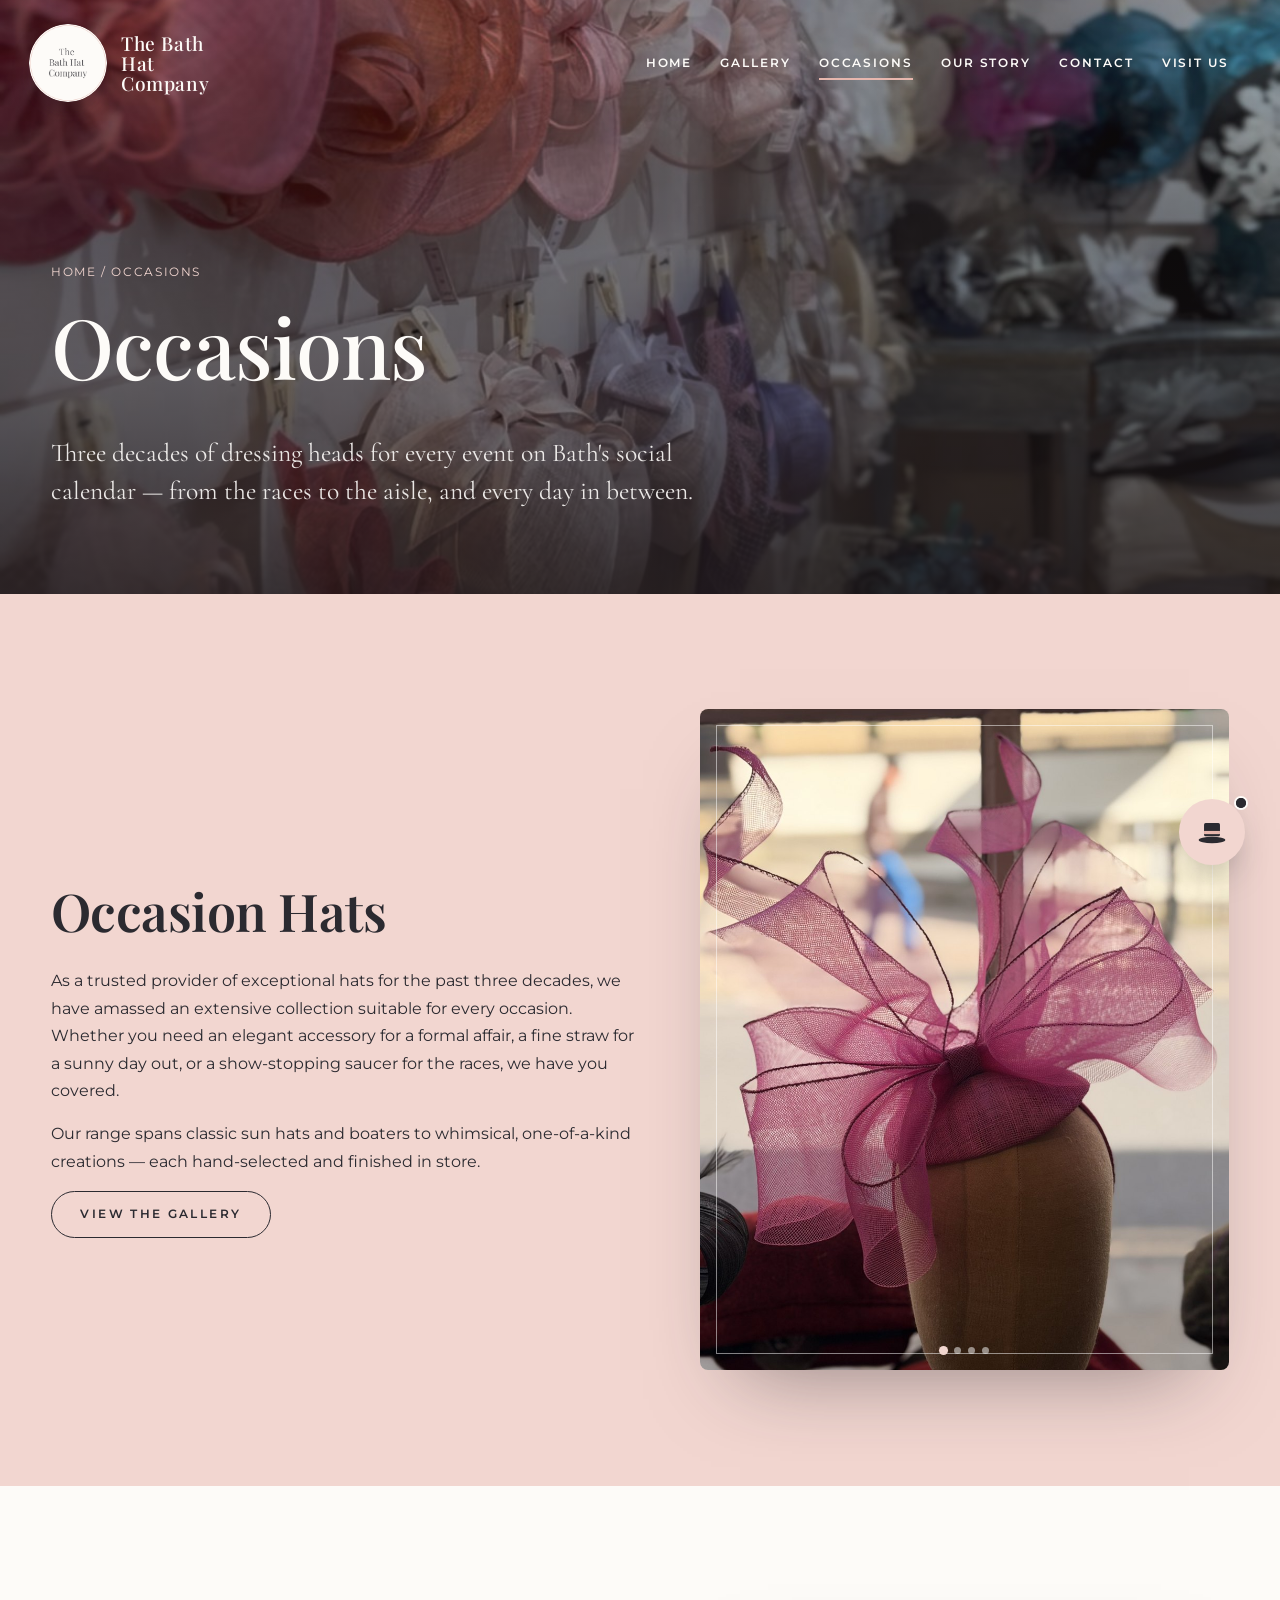
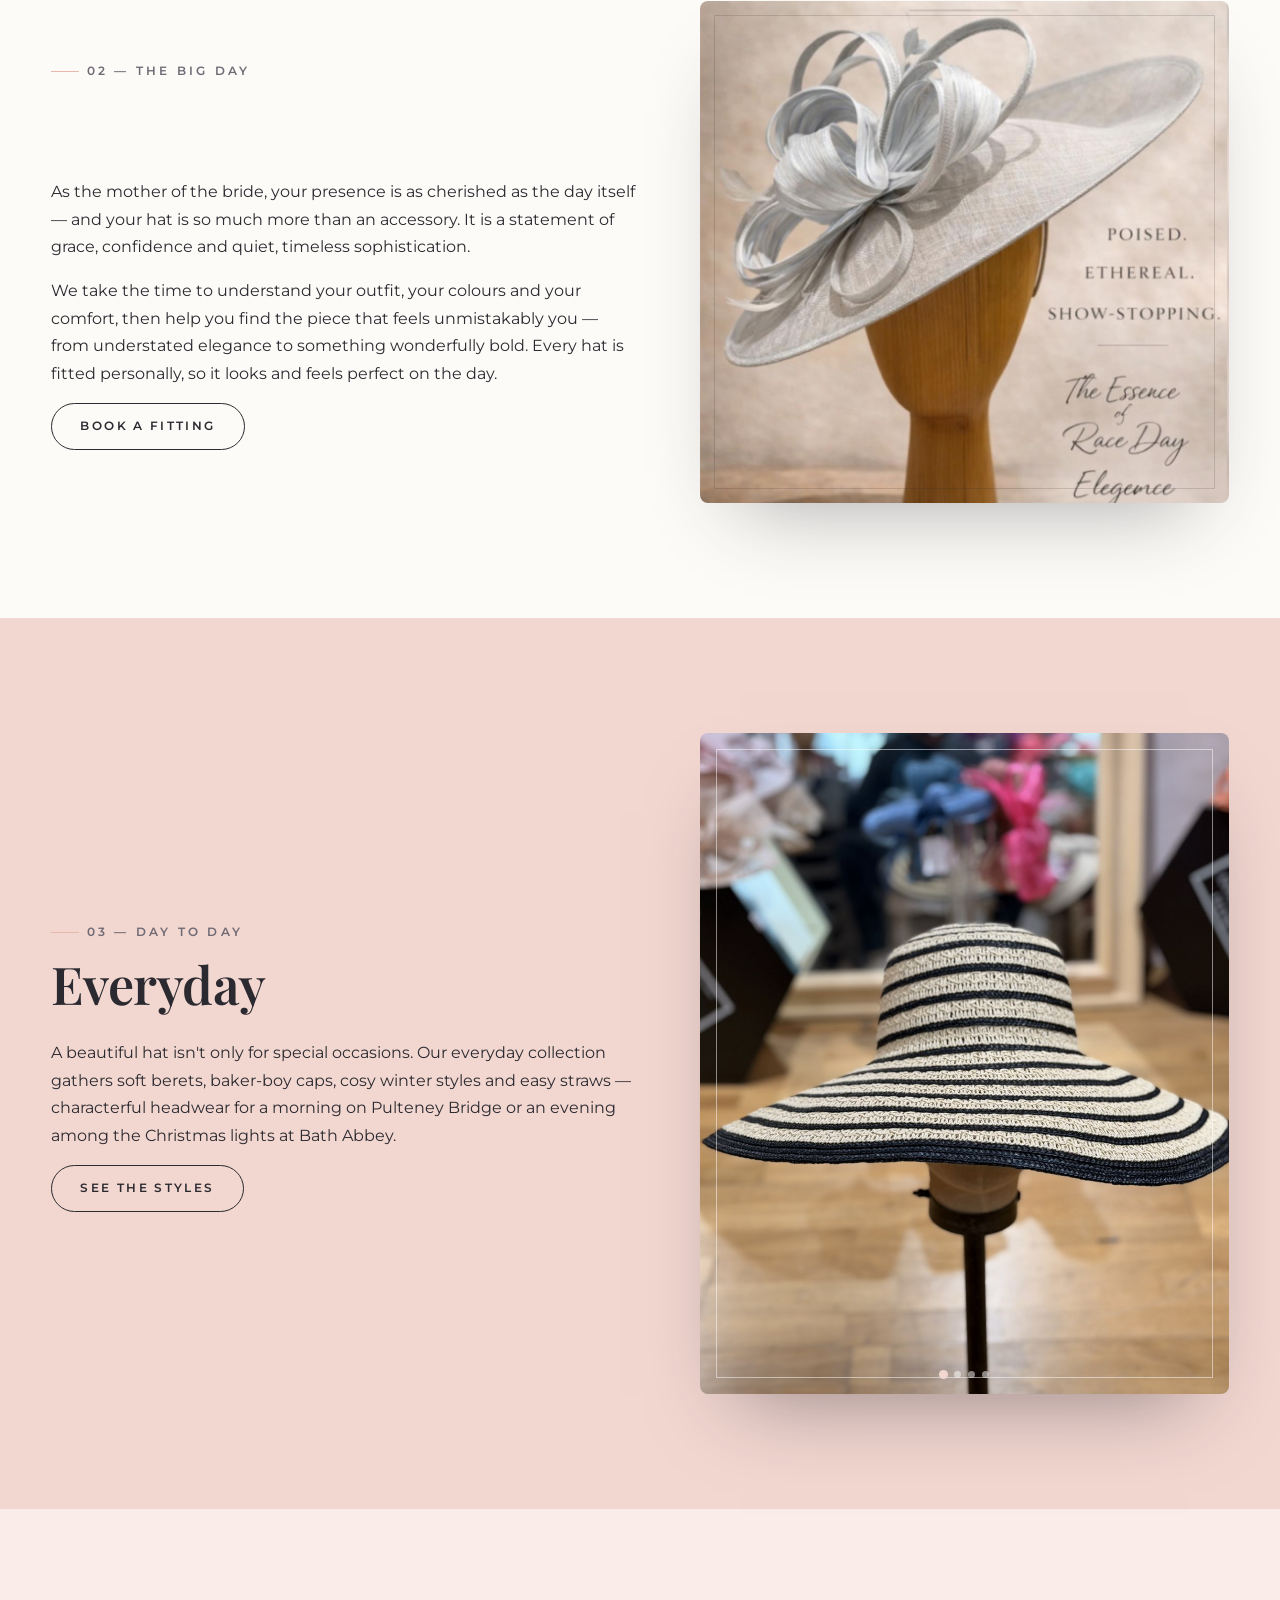
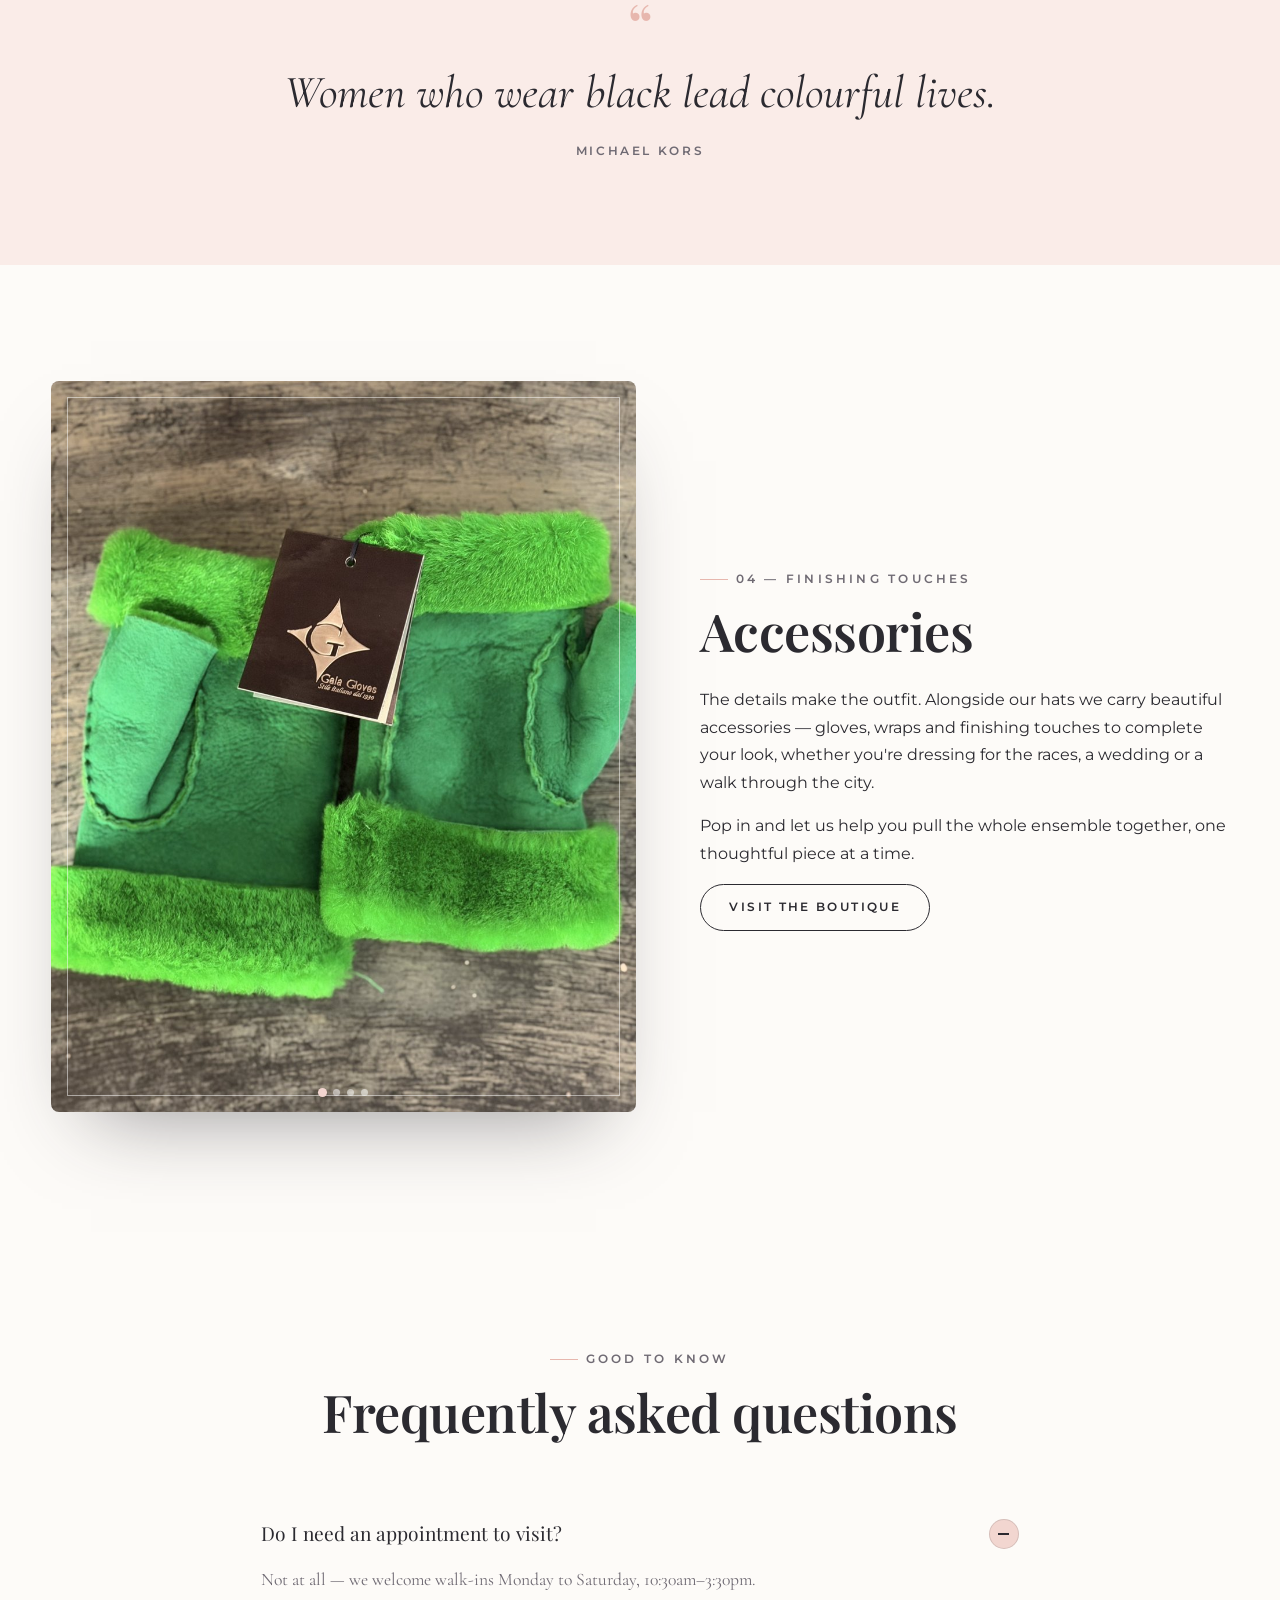
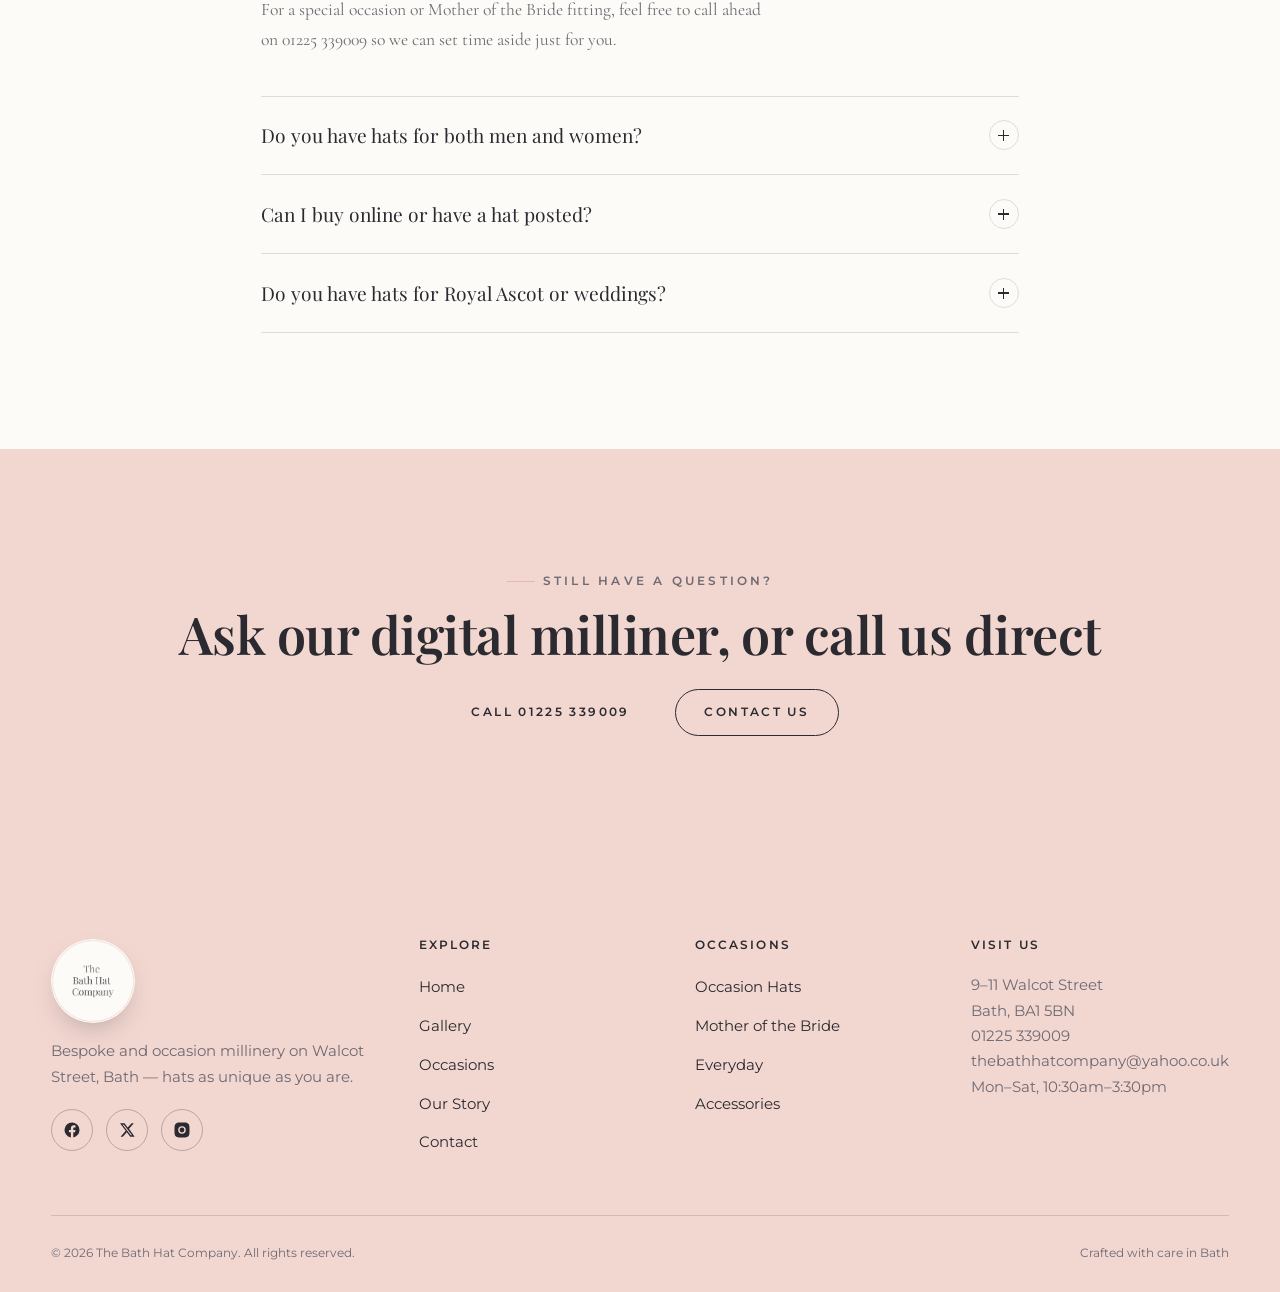
==== commit 3c608c3e: "Never show an unstarted video, even under iOS Low Power Mode Hiding the native play button via CSS p" ====
--- a/occasions.html
+++ b/occasions.html
@@ -67,8 +67,9 @@
   <!-- MOTHER OF THE BRIDE (video) -->
   <section class="section" id="mother-of-the-bride">
     <div class="container split reverse">
-      <div class="split-media fit-video" data-reveal="scale">
-        <video autoplay muted loop playsinline poster="assets/images/maeve-collection.jpg" aria-hidden="true">
+      <div class="split-media fit-video video-frame" data-reveal="scale">
+        <img src="assets/images/maeve-collection.jpg" alt="" class="video-frame-poster" aria-hidden="true" />
+        <video autoplay muted loop playsinline webkit-playsinline="true" preload="auto" aria-hidden="true">
           <source src="assets/video/occasions.mp4" type="video/mp4" />
         </video>
         <div class="frame" aria-hidden="true"></div>
--- a/css/style.css
+++ b/css/style.css
@@ -303,6 +303,37 @@
   object-fit: cover;
   object-position: center 40%;
 }
+
+/* ==========================================================================
+   video-frame: a static <img> sits visible by default; the <video> is kept
+   fully transparent until it reports it is genuinely playing, then it
+   crossfades in. This means an unstarted video is never shown on screen,
+   so there's nothing for the OS to draw a "tap to play" button over — e.g.
+   iOS Low Power Mode, which silently blocks autoplay and has no way for a
+   website to detect or override it. Visitors just see the still photo
+   until playback truly begins, then it loops forever with no button.
+   ========================================================================== */
+.video-frame { position: relative; }
+.video-frame video,
+.video-frame .video-frame-poster {
+  position: absolute; inset: 0;
+  width: 100%; height: 100%;
+  object-fit: cover;
+  pointer-events: none;
+}
+.hero-media.video-frame .video-frame-poster,
+.hero-media.video-frame video { object-position: center 40%; }
+.video-frame video {
+  opacity: 0;
+  transition: opacity 900ms var(--ease);
+}
+.video-frame .video-frame-poster {
+  opacity: 1;
+  transition: opacity 900ms var(--ease);
+  z-index: 1;
+}
+.video-frame.is-playing video { opacity: 1; }
+.video-frame.is-playing .video-frame-poster { opacity: 0; }
 .hero-media::after {
   content: "";
   position: absolute; inset: 0;
@@ -384,6 +415,13 @@
 }
 .fit-video > video { object-fit: cover; }
 .fit-video .frame { inset: 14px; border-color: rgba(43,42,48,0.16); }
+
+/* Higher specificity so the poster/video crossfade transition isn't
+   silently clobbered by .split-media's own transform-only transition */
+.split-media.video-frame > video,
+.split-media.video-frame > .video-frame-poster {
+  transition: opacity 900ms var(--ease), transform 1000ms var(--ease-out);
+}
 
 /* ---------- Floating occasion cards ---------- */
 .float-grid {
